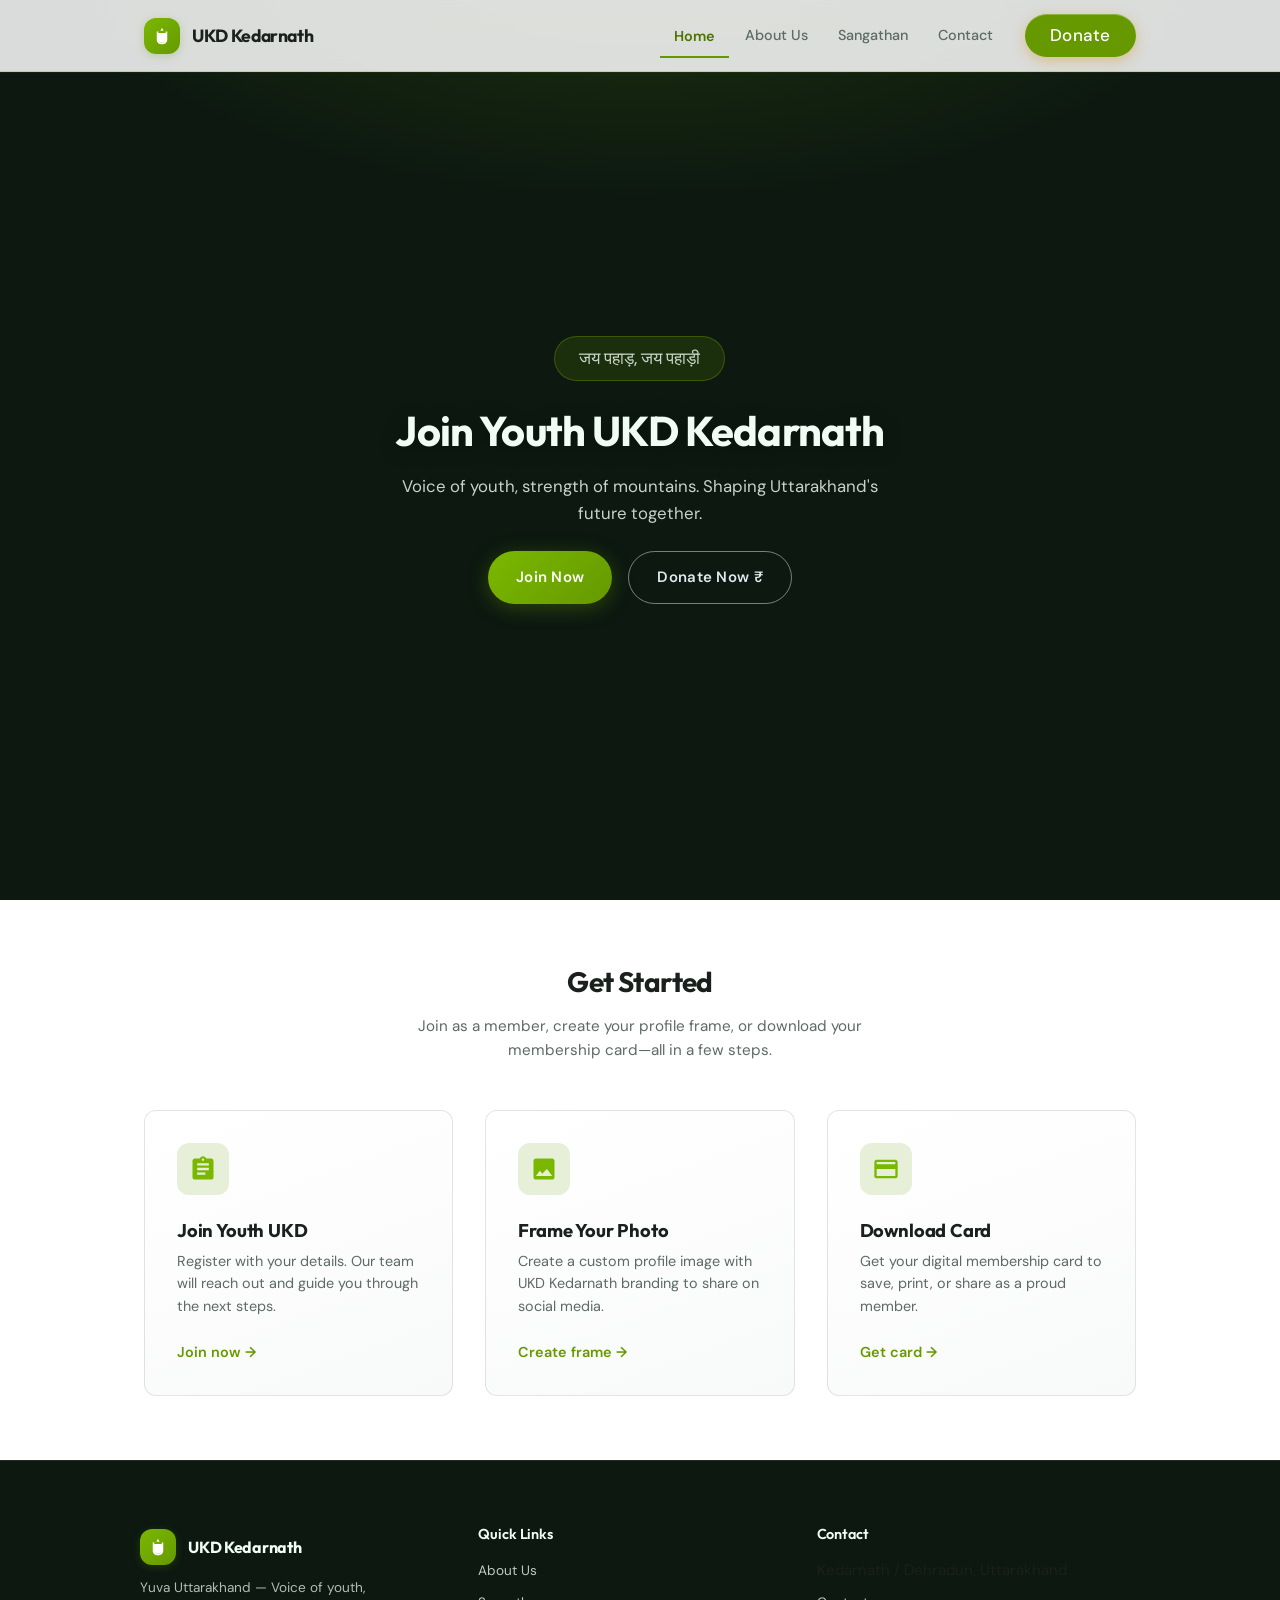
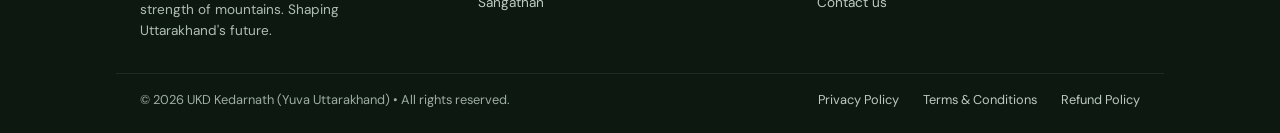
==== index.html @ b4702728 "ukd project Made-with: Cursor" ====
<!DOCTYPE html>
<html lang="en">
<head>
  <meta charset="UTF-8">
  <meta name="viewport" content="width=device-width, initial-scale=1.0">
  <title>UKD Kedarnath | Yuva Uttarakhand - Voice of Youth, Strength of Mountains</title>
  <link rel="stylesheet" href="css/style.css">
</head>
<body>
  <svg xmlns="http://www.w3.org/2000/svg" style="position:absolute;width:0;height:0;overflow:hidden" aria-hidden="true">
    <symbol id="logo-u" viewBox="0 0 24 24" fill="currentColor" fill-rule="evenodd"><path d="M12 1l2.2 4.2L12 4.8 9.8 5.2 12 1z"/><path d="M5 6v11c0 4.2 3.5 6 7 6s7-1.8 7-6V6h-2v11c0 2.6-2 4-5 4s-5-1.4-5-4V6H5zm2 2h10v9c0 2.4-1.8 3.6-5 3.6S7 19.4 7 17V8z"/></symbol>
    <symbol id="phone" viewBox="0 0 24 24" fill="currentColor"><path d="M6.62 10.79c1.44 2.83 3.76 5.14 6.59 6.59l2.2-2.2c.27-.27.67-.36 1.02-.24 1.12.37 2.33.57 3.57.57.55 0 1 .45 1 1V20c0 .55-.45 1-1 1-9.39 0-17-7.61-17-17 0-.55.45-1 1-1h3.5c.55 0 1 .45 1 1 0 1.25.2 2.45.57 3.57.11.35.03.74-.25 1.02l-2.2 2.2z"/></symbol>
    <symbol id="mountain" viewBox="0 0 24 24" fill="currentColor"><path d="M14 2L2 22h20L14 2zm-1.5 16.5L12 17l-.5 1.5h-2L11 14l2.5 4.5h-1zm2.5-3.5l-1.5 3h-2l3-5 1.5 2z"/><path d="M12 6l4 10h-2.5L12 12l-1.5 4H8L12 6z"/></symbol>
    <symbol id="handshake" viewBox="0 0 24 24" fill="currentColor"><path d="M11.56 4.5c.34 0 .63.18.78.44l.94 1.57.47-.78c.2-.33.55-.53.94-.53.58 0 1.05.47 1.05 1.05 0 .24-.08.46-.22.64l-2.35 3.92h2.82l2.35-3.92c.14-.18.22-.4.22-.64 0-.58-.47-1.05-1.05-1.05-.39 0-.74.2-.94.53l-.47.78.94 1.57c.15.26.44.44.78.44.27 0 .52-.12.69-.32l3.5-4.99c.25-.36.08-.87-.36-.87h-2.1l-1.5 2.25-1.5-2.25H2.86c-.44 0-.61.51-.36.87l3.5 4.99c.17.2.42.32.69.32.34 0 .63-.18.78-.44l.94-1.57-.47-.78c-.2-.33-.55-.53-.94-.53-.58 0-1.05.47-1.05 1.05 0 .24.08.46.22.64l2.35 3.92h2.82l-2.35-3.92c-.14-.18-.22-.4-.22-.64 0-.58.47-1.05 1.05-1.05.39 0 .74.2.94.53l.47.78-.94-1.57c-.15-.26-.44-.44-.78-.44-.27 0-.52.12-.69.32l-3.5 4.99c-.25.36-.08.87.36.87h2.1l1.5-2.25 1.5 2.25h4.28l1.5-2.25 1.5 2.25h2.1c.44 0 .61-.51.36-.87l-3.5-4.99c-.17-.2-.42-.32-.69-.32z"/></symbol>
    <symbol id="star" viewBox="0 0 24 24" fill="currentColor"><path d="M12 2l3.09 6.26L22 9.27l-5 4.87 1.18 6.88L12 17.77l-6.18 3.25L7 14.14 2 9.27l6.91-1.01L12 2z"/></symbol>
    <symbol id="clipboard" viewBox="0 0 24 24" fill="currentColor"><path d="M19 3h-4.18C14.4 1.84 13.3 1 12 1c-1.3 0-2.4.84-2.82 2H5c-1.1 0-2 .9-2 2v14c0 1.1.9 2 2 2h14c1.1 0 2-.9 2-2V5c0-1.1-.9-2-2-2zm-7 0c.55 0 1 .45 1 1s-.45 1-1 1-1-.45-1-1 .45-1 1-1zm2 14H7v-2h7v2zm3-4H7v-2h10v2zm0-4H7V7h10v2z"/></symbol>
    <symbol id="frame" viewBox="0 0 24 24" fill="currentColor"><path d="M21 19V5c0-1.1-.9-2-2-2H5c-1.1 0-2 .9-2 2v14c0 1.1.9 2 2 2h14c1.1 0 2-.9 2-2zM8.5 13.5l2 2.51L14.5 12l4.5 6H5l3.5-4.5z"/></symbol>
    <symbol id="card" viewBox="0 0 24 24" fill="currentColor"><path d="M20 4H4c-1.11 0-1.99.89-1.99 2L2 18c0 1.11.89 2 2 2h16c1.11 0 2-.89 2-2V6c0-1.11-.89-2-2-2zm0 14H4v-6h16v6zm0-10H4V6h16v2z"/></symbol>
    <symbol id="target" viewBox="0 0 24 24" fill="currentColor"><path d="M12 2C6.48 2 2 6.48 2 12s4.48 10 10 10 10-4.48 10-10S17.52 2 12 2zm0 18c-4.42 0-8-3.58-8-8s3.58-8 8-8 8 3.58 8 8-3.58 8-8 8zm0-14c-3.31 0-6 2.69-6 6s2.69 6 6 6 6-2.69 6-6-2.69-6-6-6zm0 10c-2.21 0-4-1.79-4-4s1.79-4 4-4 4 1.79 4 4-1.79 4-4 4zm0-6c-1.1 0-2 .9-2 2s.9 2 2 2 2-.9 2-2-.9-2-2-2z"/></symbol>
    <symbol id="vision" viewBox="0 0 24 24" fill="currentColor"><path d="M7 2v11h3v9l7-12h-4l4-8z"/></symbol>
    <symbol id="building" viewBox="0 0 24 24" fill="currentColor"><path d="M12 7V3H2v18h20V7H12zM6 19H4v-2h2v2zm0-4H4v-2h2v2zm0-4H4V9h2v2zm0-4H4V5h2v2zm4 12H8v-2h2v2zm0-4H8v-2h2v2zm0-4H8V9h2v2zm0-4H8V5h2v2zm10 12h-8v-2h2v-2h-2v-2h2v-2h-2V9h8v10zm-2-8h-2v2h2v-2zm0 4h-2v2h2v-2z"/></symbol>
    <symbol id="map-pin" viewBox="0 0 24 24" fill="currentColor"><path d="M12 2C8.13 2 5 5.13 5 9c0 5.25 7 13 7 13s7-7.75 7-13c0-3.87-3.13-7-7-7zm0 9.5c-1.38 0-2.5-1.12-2.5-2.5s1.12-2.5 2.5-2.5 2.5 1.12 2.5 2.5-1.12 2.5-2.5 2.5z"/></symbol>
    <symbol id="homes" viewBox="0 0 24 24" fill="currentColor"><path d="M10 20v-6h4v6h5v-8h3L12 3 2 12h3v8h5z"/></symbol>
    <symbol id="menu" viewBox="0 0 24 24" fill="currentColor"><path d="M3 18h18v-2H3v2zm0-5h18v-2H3v2zm0-7v2h18V6H3z"/></symbol>
  </svg>
  <a href="#main-content" class="skip-link">Skip to main content</a>
  <header class="header" id="header">
    <div class="container">
      <a href="index.html" class="logo">
        <span class="logo-icon" aria-hidden="true"><svg class="icon" viewBox="0 0 24 24"><use href="#logo-u"/></svg></span>
        <span>UKD Kedarnath</span>
      </a>
      <nav class="nav-desktop" id="nav">
        <a href="index.html" class="active">Home</a>
        <a href="about.html">About Us</a>
        <a href="sangathan.html">Sangathan</a>
        <a href="contact.html">Contact</a>
        <a href="donate.html" class="btn btn-gold">Donate</a>
      </nav>
      <button class="nav-toggle" id="navToggle" aria-label="Menu">
        <span></span><span></span><span></span>
      </button>
    </div>
  </header>

  <main id="main-content" tabindex="-1">
    <section class="hero">
      <div class="hero-content">
        <p class="hero-badge">जय पहाड़, जय पहाड़ी</p>
        <h1>Join Youth UKD Kedarnath</h1>
        <p>Voice of youth, strength of mountains. Shaping Uttarakhand's future together.</p>
        <div class="hero-buttons">
          <a href="join.html" class="btn btn-primary">Join Now</a>
          <a href="donate.html" class="btn btn-outline">Donate Now ₹</a>
        </div>
      </div>
    </section>

    <section class="section get-started-section" id="get-started">
      <div class="container">
        <div class="get-started-header">
          <h2 class="get-started-title">Get Started</h2>
          <p class="get-started-desc">Join as a member, create your profile frame, or download your membership card—all in a few steps.</p>
        </div>
        <div class="get-started-grid">
          <a href="join.html" class="get-started-card">
            <span class="get-started-card-icon" aria-hidden="true"><svg class="icon" viewBox="0 0 24 24"><use href="#clipboard"/></svg></span>
            <h3>Join Youth UKD</h3>
            <p>Register with your details. Our team will reach out and guide you through the next steps.</p>
            <span class="get-started-card-cta">Join now <span aria-hidden="true">→</span></span>
          </a>
          <a href="frame-photo.html" class="get-started-card">
            <span class="get-started-card-icon" aria-hidden="true"><svg class="icon" viewBox="0 0 24 24"><use href="#frame"/></svg></span>
            <h3>Frame Your Photo</h3>
            <p>Create a custom profile image with UKD Kedarnath branding to share on social media.</p>
            <span class="get-started-card-cta">Create frame <span aria-hidden="true">→</span></span>
          </a>
          <a href="download-card.html" class="get-started-card">
            <span class="get-started-card-icon" aria-hidden="true"><svg class="icon" viewBox="0 0 24 24"><use href="#card"/></svg></span>
            <h3>Download Card</h3>
            <p>Get your digital membership card to save, print, or share as a proud member.</p>
            <span class="get-started-card-cta">Get card <span aria-hidden="true">→</span></span>
          </a>
        </div>
      </div>
    </section>
  </main>

  <footer class="footer">
    <div class="footer-grid">
      <div class="footer-brand">
        <div class="logo"><span class="logo-icon" aria-hidden="true"><svg class="icon" viewBox="0 0 24 24"><use href="#logo-u"/></svg></span> UKD Kedarnath</div>
        <p>Yuva Uttarakhand — Voice of youth, strength of mountains. Shaping Uttarakhand's future.</p>
      </div>
      <div>
        <h4>Quick Links</h4>
        <ul>
          <li><a href="about.html">About Us</a></li>
          <li><a href="sangathan.html">Sangathan</a></li>
        </ul>
      </div>
      <div>
        <h4>Contact</h4>
        <ul>
          <li>Kedarnath / Dehradun, Uttarakhand</li>
          <li><a href="contact.html">Contact us</a></li>
        </ul>
      </div>
    </div>
    <div class="footer-bottom">
      <p>© 2026 UKD Kedarnath (Yuva Uttarakhand) • All rights reserved.</p>
      <div class="footer-links">
        <a href="privacy.html">Privacy Policy</a>
        <a href="terms.html">Terms & Conditions</a>
        <a href="refund.html">Refund Policy</a>
      </div>
    </div>
  </footer>

  <script src="js/main.js"></script>
</body>
</html>
---- css/style.css ----
/* ============================================
   UKD Kedarnath - Modern Design System
   ============================================ */
@import url('https://fonts.googleapis.com/css2?family=Outfit:wght@300;400;500;600;700;800&family=DM+Sans:ital,wght@0,400;0,500;0,600;0,700;1,400&family=Noto+Sans+Devanagari:wght@400;500;600;700&display=swap');

:root {
  /* ========== ADJUSTABLE – change these to customize the whole site ========== */

  /* Header: size on ALL pages (hero, form-page, page-hero, mobile nav) */
  --header-height: 72px;

  /* Spacing scale – margins & padding across the site */
  --space-xs: 8px;
  --space-sm: 16px;
  --space-md: 24px;
  --space-lg: 32px;
  --space-xl: 48px;
  --space-2xl: 64px;
  --space-3xl: 96px;
  /* Box gap – same gap between cards, grid items, form groups */
  --box-gap: 15px;

  /* Section container: 85% width on all pages */
  --container-width: 85%;
  --container-max: 1400px;
  --section-title-max: 560px;
  --section-content-max: 480px;
  --form-card-max: 560px;
  --contact-layout-max: 85%;
  --donate-container-max: 85%;
  --frame-photo-container-max: 85%;
  --frame-preview-max: 300px;
  --preview-area-max: 320px;
  --footer-brand-max: 260px;
  --page-hero-desc-max: 360px;
  --page-hero-min-height: 36vh;
  --page-hero-padding-y: var(--space-2xl);
  --contact-hero-desc-max: 420px;
  --input-custom-amount-max: 160px;
  /* About page – fully adjustable (change these to tune the whole page) */
  --about-hero-desc-size: 1rem;
  --about-section-padding-y: var(--space-2xl);
  --about-section-padding-x: 0;
  --about-layout-gap: var(--space-xl);
  --about-layout-max: var(--container-max);
  --about-intro-heading-size: var(--heading-section);
  --about-intro-text-max: 520px;
  --about-intro-text-size: var(--text-base);
  --about-intro-inner-margin: var(--space-xl);
  --about-cards-gap: var(--space-md);
  --about-cards-margin-top: var(--space-xl);
  --about-cards-margin-bottom: 0;
  --about-card-min-width: 260px;
  --about-card-padding: var(--space-xl);
  --about-card-radius: var(--radius-lg);
  --about-card-icon-size: 52px;
  --about-card-icon-bg: var(--color-accent-muted);
  --about-card-title-size: 1.15rem;
  --about-card-text-size: 0.9rem;
  --about-card-hover-lift: -6px;
  --about-focus-margin-top: var(--space-2xl);
  --about-focus-padding-top: var(--space-xl);
  --about-focus-border: 1px solid var(--color-border);
  --about-focus-title-size: 1.15rem;
  --about-focus-text-size: 0.95rem;
  --about-focus-list-gap: var(--space-sm);
  --about-focus-marker-size: 6px;
  --about-story-box-padding: var(--space-xl);
  --about-story-box-radius: var(--radius-lg);
  --about-story-box-border: 1px solid var(--color-border);
  --about-story-accent-width: 4px;
  --about-story-title-size: 1.15rem;
  --about-story-text-size: 0.9rem;
  --about-story-text-line: 1.65;
  --about-cta-bg: linear-gradient(180deg, var(--color-bg) 0%, rgba(102, 153, 0, 0.06) 100%);
  --about-cta-padding-y: var(--space-2xl);
  --about-cta-inner-max: 480px;
  --about-cta-gap: var(--space-md);
  --about-cta-title-size: clamp(1.35rem, 2.5vw, 1.75rem);
  --about-cta-text-size: 0.95rem;
  --about-cta-btn-margin-top: var(--space-md);
  --about-sidebar-width: 360px;
  --about-intro-bg: transparent;
  --about-content-max: 800px;
  --about-focus-section-bg: var(--color-surface);
  --about-hero-min-height: 42vh; /* about hero min-height (clamped 280px–420px) */
  --about-hero-padding-y: var(--space-3xl);

  /* Sangathan – District Units (adjustable) */
  --chart-district-block-margin: var(--space-2xl);
  --chart-district-block-padding: var(--space-xl);
  --chart-district-grid-gap: var(--space-sm);
  --chart-district-grid-max: 100%;
  --chart-district-unit-radius: var(--radius-lg);
  --chart-district-summary-padding: var(--space-md) var(--space-lg);
  --chart-district-summary-font: 1.05rem;
  --chart-district-en-font: 0.85rem;
  --chart-district-roles-padding: var(--space-md) var(--space-lg) var(--space-lg);
  --chart-district-row-padding: var(--space-sm) 0;
  --chart-district-role-font: 0.82rem;
  --chart-district-role-min-width: 140px;
  --chart-district-name-font: 0.92rem;
  /* District Units popup */
  --district-modal-backdrop: rgba(12, 24, 16, 0.65);
  --district-modal-dialog-max: 440px;
  --district-modal-radius: 16px;
  --district-modal-close-size: 40px;
  --district-modal-shadow: 0 24px 56px rgba(0, 0, 0, 0.18), 0 0 0 1px rgba(0, 0, 0, 0.04);
  --district-modal-accent: 4px;

  /* Logo & icons */
  --logo-size: 36px;
  --logo-icon-size: 18px;
  --icon-size: 24px;
  --icon-size-sm: 18px;
  --card-icon-size: 48px;
  --card-icon-inner: 24px;

  /* Typography – base sizes (headings use clamp where needed) */
  --text-base: 0.9375rem;
  --text-sm: 0.9rem;
  --text-xs: 0.85rem;
  --heading-hero: 2.25rem;
  --heading-page: 1.75rem;
  --heading-section: 1.65rem;
  --heading-card: 1.1rem;
  --heading-form: 1.25rem;

  /* Colors - Light theme (#669900 accent) */
  --color-bg: #f2f5f3;
  --color-surface: #ffffff;
  --color-surface-elevated: #ffffff;
  --color-border: rgba(0, 0, 0, 0.1);
  --color-text: #1a211c;
  --color-text-muted: #5c6b63;
  --color-accent: #669900;
  --color-accent-hover: #7ab800;
  --color-accent-strong: #4d7300;
  --color-accent-muted: rgba(102, 153, 0, 0.15);
  --color-gold: #ca8a04;
  --color-gold-hover: #eab308;
  --color-gold-muted: rgba(234, 179, 8, 0.2);
  --color-saffron: #d97706;
  --color-white: #ffffff;
  --color-hover-bg: rgba(0, 0, 0, 0.06);
  /* Hero section: dark attractive theme (home hero + all page-hero) */
  --hero-bg: #0c1810;
  --gradient-hero: linear-gradient(165deg, #0c1810 0%, #0f2318 25%, #122a1c 50%, #0f1f16 100%);
  --hero-overlay: linear-gradient(180deg, rgba(12, 24, 16, 0.92) 0%, rgba(12, 24, 16, 0.97) 100%);
  --hero-accent-glow: radial-gradient(ellipse 90% 60% at 50% -10%, rgba(102, 153, 0, 0.22) 0%, transparent 55%);

  --banner-overlay: linear-gradient(180deg, rgba(12, 24, 16, 0.85) 0%, rgba(12, 24, 16, 0.95) 100%);
  --gradient-card: linear-gradient(160deg, #ffffff 0%, #f8faf9 100%);
  --gradient-accent: linear-gradient(135deg, #7ab800 0%, #669900 100%);
  --shadow-sm: 0 2px 8px rgba(0, 0, 0, 0.08);
  --shadow-md: 0 8px 24px rgba(0, 0, 0, 0.1);
  --shadow-lg: 0 16px 48px rgba(0, 0, 0, 0.12);
  /* Same border radius for cards, buttons, inputs, boxes */
  --radius: 12px;
  --radius-sm: var(--radius);
  --radius-md: var(--radius);
  --radius-lg: var(--radius);
  --radius-xl: var(--radius);
  /* All buttons use the same radius (pill shape) */
  --btn-radius: 100px;
  /* Button size – vertical and horizontal padding */
  --btn-padding-y: 14px;
  --btn-padding-x: 28px;
  /* Header Donate button – larger, same on all pages */
  --header-donate-padding-y: 14px;
  --header-donate-padding-x: 28px;
  --header-donate-font-size: 1.0625rem;
  --font-heading: 'Outfit', sans-serif;
  --font-body: 'DM Sans', sans-serif;
  --transition: 0.3s cubic-bezier(0.33, 1, 0.68, 1);
  --ease-out: cubic-bezier(0.33, 1, 0.68, 1);
}

* {
  margin: 0;
  padding: 0;
  box-sizing: border-box;
}

html {
  scroll-behavior: smooth;
}

body {
  font-family: var(--font-body);
  font-size: var(--text-base);
  background: var(--color-bg);
  color: var(--color-text);
  line-height: 1.55;
  min-height: 100vh;
  overflow-x: hidden;
  -webkit-font-smoothing: antialiased;
}

/* Typography – smaller, cleaner */
h1, h2, h3, h4, h5, h6 {
  font-family: var(--font-heading);
  font-weight: 700;
  line-height: 1.25;
}

h1 { font-size: clamp(1.65rem, 4vw, 2.6rem); }
h2 { font-size: clamp(1.35rem, 2.5vw, 1.85rem); }
h3 { font-size: clamp(1.1rem, 1.8vw, 1.3rem); }

a {
  color: var(--color-accent);
  text-decoration: none;
  transition: color var(--transition);
}

a:hover {
  color: var(--color-accent-hover);
}

/* Layout – section container 85% width on all pages */
.container {
  width: var(--container-width);
  max-width: var(--container-max);
  margin: 0 auto;
  padding: 0 var(--space-xl);
}

@media (max-width: 768px) {
  .container {
    padding: 0 var(--space-md);
  }
}

.section {
  padding: var(--space-2xl) 0;
  margin: 0 auto;
}

@media (max-width: 768px) {
  .section {
    padding: var(--space-xl) 0;
  }
}

.section-title {
  text-align: center;
  margin-bottom: var(--space-lg);
  max-width: var(--section-title-max);
  margin-left: auto;
  margin-right: auto;
}

.section-title h2 {
  color: var(--color-text);
  margin-bottom: var(--space-xs);
  letter-spacing: -0.02em;
  font-size: clamp(1.25rem, 2.2vw, 1.65rem);
}

.section-title p {
  color: var(--color-text-muted);
  font-size: 0.9rem;
  line-height: 1.55;
  max-width: var(--section-content-max);
  margin: 0 auto;
}

/* ========== Header & Navigation (adjustable via --header-height) ========== */
.header {
  position: fixed;
  top: 0;
  left: 0;
  right: 0;
  z-index: 1000;
  min-height: var(--header-height);
  display: flex;
  align-items: center;
  padding: 0;
  background: rgba(255, 255, 255, 0.85);
  backdrop-filter: blur(12px);
  -webkit-backdrop-filter: blur(12px);
  border-bottom: 1px solid var(--color-border);
  box-shadow: 0 1px 0 rgba(102, 153, 0, 0.08);
  transition: background var(--transition), box-shadow var(--transition), border-color var(--transition);
}

.header.scrolled {
  background: rgba(255, 255, 255, 0.96);
  box-shadow: 0 4px 20px rgba(0, 0, 0, 0.06), 0 3px 0 var(--color-accent);
  border-bottom: none;
}

.header .container {
  display: flex;
  align-items: center;
  justify-content: space-between;
  gap: var(--space-md);
  width: var(--container-width);
  max-width: var(--container-max);
}

.logo {
  display: flex;
  align-items: center;
  gap: 12px;
  font-family: var(--font-heading);
  font-weight: 700;
  font-size: 1.1rem;
  letter-spacing: -0.02em;
  color: var(--color-text);
  flex-shrink: 0;
  padding: 4px 0;
}

.logo:hover {
  color: var(--color-accent-strong);
}

.logo-icon {
  width: var(--logo-size);
  height: var(--logo-size);
  min-width: var(--logo-size);
  min-height: var(--logo-size);
  background: var(--gradient-accent);
  border-radius: var(--radius-sm);
  display: flex;
  align-items: center;
  justify-content: center;
  font-weight: 700;
  color: var(--color-white);
  font-size: 1rem;
  box-shadow: 0 2px 8px rgba(102, 153, 0, 0.25);
}
.logo-icon .icon { width: var(--logo-icon-size); height: var(--logo-icon-size); fill: currentColor; }

/* Inline SVG icons */
.icon {
  display: inline-block;
  fill: currentColor;
  vertical-align: middle;
  flex-shrink: 0;
  width: var(--icon-size);
  height: var(--icon-size);
}
.icon--sm { width: var(--icon-size-sm); height: var(--icon-size-sm); }
.card-icon .icon { width: 28px; height: 28px; }
.nav-toggle .icon { width: var(--icon-size); height: var(--icon-size); color: inherit; }
.contact-note .icon { width: 18px; height: 18px; margin-right: 4px; vertical-align: -3px; }
.footer a .icon { width: 16px; height: 16px; margin-right: 4px; vertical-align: -2px; }
.btn .icon { width: 18px; height: 18px; margin-right: 6px; }
.btn .icon:last-child { margin-right: 0; margin-left: 6px; }
.btn .icon:only-child { margin: 0; }

.nav-desktop {
  display: flex;
  align-items: center;
  gap: 2px;
}

.nav-desktop a {
  color: var(--color-text-muted);
  padding: 10px 14px;
  border-radius: var(--radius-sm);
  font-weight: 500;
  font-size: 0.9rem;
  transition: color var(--transition), background var(--transition);
}

.nav-desktop a:hover {
  color: var(--color-text);
  background: var(--color-hover-bg);
}

.nav-desktop a.active {
  color: var(--color-accent-strong);
  font-weight: 600;
  border-bottom: 2px solid var(--color-accent);
  border-radius: 0;
  padding-bottom: 8px;
  margin-bottom: -2px;
}

/* Header Donate button – same on all pages, larger and more prominent */
.nav-desktop a.btn-gold,
.header .nav-desktop a.btn-gold {
  padding: 8px 25px;
  font-size: var(--header-donate-font-size);
  font-weight: 500;
  margin-left: var(--space-sm);
  min-height: 40px;
  display: inline-flex;
  align-items: center;
  justify-content: center;
  border-radius: 100px;
  background: #669900;
  border: 0;
  color: #ffffff;
  letter-spacing: 0.03em;
  }
.nav-desktop a.btn-gold:hover,
.header .nav-desktop a.btn-gold:hover {
  background: #669900;
  color: #ffffff;
  transform: translateY(-2px);
  
}

.nav-desktop .btn {
  padding: var(--header-donate-padding-y) var(--header-donate-padding-x);
  font-size: var(--header-donate-font-size);
  margin-left: var(--space-sm);
}

.btn {
  display: inline-flex;
  align-items: center;
  justify-content: center;
  gap: 8px;
  padding: var(--btn-padding-y) var(--btn-padding-x);
  font-family: var(--font-body);
  font-weight: 600;
  font-size: 0.9375rem;
  letter-spacing: 0.02em;
  border-radius: var(--btn-radius);
  border: none;
  cursor: pointer;
  transition: transform var(--transition), background var(--transition), color var(--transition), border-color var(--transition);
}

.btn:focus-visible {
  outline: 2px solid var(--color-accent);
  outline-offset: 2px;
}

.btn-primary {
  background: var(--gradient-accent);
  color: var(--color-white);
}

.btn-primary:hover {
  background: linear-gradient(135deg, #8fc926 0%, #7ab800 100%);
  color: var(--color-white);
  transform: translateY(-2px);
}

.btn-primary:active {
  transform: translateY(0);
}

.btn-outline {
  background: transparent;
  color: var(--color-accent);
  border: 2px solid var(--color-accent);
}

.btn-outline:hover {
  background: var(--color-accent-muted);
  color: var(--color-accent-hover);
  border-color: var(--color-accent-hover);
}

.btn-gold {
  background: linear-gradient(135deg, #eab308 0%, #ca8a04 50%, #a16207 100%);
  color: #1a1a0a;
  font-weight: 700;
  border-radius: 100px;
  border: 1px solid rgba(251, 191, 36, 0.5);
  box-shadow: 0 4px 14px rgba(202, 138, 4, 0.35), inset 0 1px 0 rgba(255, 255, 255, 0.25);
  letter-spacing: 0.02em;
}

.btn-gold:hover {
  background: linear-gradient(135deg, #fbbf24 0%, #eab308 50%, #ca8a04 100%);
  color: #1a1a0a;
  transform: translateY(-2px);
  box-shadow: 0 6px 20px rgba(202, 138, 4, 0.45), inset 0 1px 0 rgba(255, 255, 255, 0.3);
  border-color: rgba(251, 191, 36, 0.7);
}

.btn-gold:active {
  transform: translateY(0);
  box-shadow: 0 2px 8px rgba(202, 138, 4, 0.3), inset 0 1px 0 rgba(255, 255, 255, 0.2);
}

/* Mobile menu */
.nav-toggle {
  display: none;
  flex-direction: column;
  gap: 6px;
  background: none;
  border: none;
  cursor: pointer;
  padding: 8px;
}

.nav-toggle span {
  width: 24px;
  height: 2px;
  background: var(--color-text);
  border-radius: 2px;
  transition: var(--transition);
}

.nav-toggle.active span:nth-child(1) {
  transform: rotate(45deg) translate(5px, 5px);
}

.nav-toggle.active span:nth-child(2) {
  opacity: 0;
}

.nav-toggle.active span:nth-child(3) {
  transform: rotate(-45deg) translate(5px, -5px);
}

@media (max-width: 768px) {
  .nav-desktop {
    position: fixed;
    top: 0;
    right: -100%;
    width: min(320px, 85vw);
    height: 100vh;
    background: var(--color-surface);
    flex-direction: column;
    align-items: stretch;
    padding: calc(var(--header-height) + 16px) 20px 24px;
    box-shadow: -8px 0 32px rgba(0, 0, 0, 0.15);
    transition: right var(--transition);
  }

  .nav-desktop.open {
    right: 0;
  }

  .nav-desktop a {
    padding: var(--space-sm) var(--space-sm);
    border-radius: var(--radius-sm);
  }

  .nav-desktop a.btn-gold {
    margin-left: 0;
    margin-top: var(--space-sm);
    justify-content: center;
  }

  .nav-toggle {
    display: flex;
  }

  /* Slightly compact header on mobile */
  :root {
    --header-height: 64px;
  }
}

/* ========== Hero (banner section) – home ========== */
.hero {
  min-height: 100vh;
  display: flex;
  align-items: center;
  justify-content: center;
  position: relative;
  padding: calc(var(--header-height) + var(--space-2xl)) var(--space-xl) var(--space-3xl);
  background-color: var(--hero-bg);
  background-image: var(--banner-overlay), var(--banner-bg), var(--gradient-hero);
  background-size: cover;
  background-position: center;
  background-repeat: no-repeat;
  overflow: hidden;
}

@media (max-width: 768px) {
  .hero {
    padding: calc(var(--header-height) + var(--space-xl)) var(--space-md) var(--space-2xl);
  }
}

.hero::before {
  content: '';
  position: absolute;
  top: 0;
  left: 0;
  right: 0;
  bottom: 0;
  background: var(--hero-accent-glow);
  pointer-events: none;
  z-index: 0;
}

.hero-content {
  text-align: center;
  position: relative;
  z-index: 1;
}

.hero-badge {
  display: inline-flex;
  align-items: center;
  gap: var(--space-xs);
  padding: 8px var(--space-md);
  background: rgba(102, 153, 0, 0.18);
  border: 1px solid rgba(102, 153, 0, 0.4);
  border-radius: 100px;
  font-size: 0.85rem;
  font-weight: 500;
  color: #b8e066;
  margin-bottom: var(--space-sm);
  animation: fadeInUp 0.5s var(--ease-out) both;
}

.hero h1 {
  color: #f0fdf4;
  margin-bottom: var(--space-sm);
  letter-spacing: -0.02em;
  text-shadow: 0 2px 20px rgba(0, 0, 0, 0.3);
  animation: fadeInUp 0.5s var(--ease-out) 0.08s both;
}

.hero h1 span {
  background: linear-gradient(135deg, #b8e066 0%, #9fcc33 50%, #7ab800 100%);
  -webkit-background-clip: text;
  -webkit-text-fill-color: transparent;
  background-clip: text;
}

.hero p {
  font-size: 1.05rem;
  color: rgba(240, 253, 244, 0.82);
  max-width: var(--section-content-max);
  margin: 0 auto var(--space-md);
  line-height: 1.6;
  animation: fadeInUp 0.5s var(--ease-out) 0.15s both;
}

.hero-buttons {
  display: flex;
  flex-wrap: wrap;
  gap: var(--space-sm);
  justify-content: center;
  animation: fadeInUp 0.5s var(--ease-out) 0.2s both;
}

.hero-buttons .btn-primary {
  background: linear-gradient(135deg, #7ab800 0%, #669900 100%);
  color: #fff;
  border: none;
  box-shadow: 0 4px 20px rgba(102, 153, 0, 0.35);
}

.hero-buttons .btn-primary:hover {
  background: linear-gradient(135deg, #9fcc33 0%, #7ab800 100%);
  box-shadow: 0 6px 24px rgba(102, 153, 0, 0.45);
}

.hero-buttons .btn-outline {
  background: transparent;
  color: #e2e8f0;
  border: 1px solid rgba(226, 232, 240, 0.5);
}

.hero-buttons .btn-outline:hover {
  background: rgba(255, 255, 255, 0.1);
  color: #fff;
  border-color: rgba(255, 255, 255, 0.6);
}

@keyframes fadeInUp {
  from {
    opacity: 0;
    transform: translateY(14px);
  }
  to {
    opacity: 1;
    transform: translateY(0);
  }
}

/* ========== Cards ========== */
.card-grid {
  display: grid;
  grid-template-columns: repeat(auto-fill, minmax(280px, 1fr));
  gap: var(--box-gap);
}

@media (min-width: 900px) {
  .card-grid {
    gap: var(--box-gap);
  }
}

.card {
  background: var(--gradient-card);
  border: 1px solid var(--color-border);
  border-radius: var(--radius-lg);
  padding: var(--space-md);
  transition: transform var(--transition), box-shadow var(--transition), border-color var(--transition);
}

.card:hover {
  transform: translateY(-3px);
  box-shadow: var(--shadow-md);
  border-color: rgba(102, 153, 0, 0.18);
}

.card-icon {
  width: var(--card-icon-size);
  height: var(--card-icon-size);
  background: var(--color-accent-muted);
  border-radius: var(--radius-sm);
  display: flex;
  align-items: center;
  justify-content: center;
  margin-bottom: var(--space-sm);
  color: var(--color-accent-hover);
}
.card-icon .icon { width: var(--card-icon-inner); height: var(--card-icon-inner); }

.card h3 {
  color: var(--color-text);
  margin-bottom: var(--space-xs);
  letter-spacing: -0.01em;
  font-size: 1.1rem;
}

.card p {
  color: var(--color-text-muted);
  font-size: 0.875rem;
  line-height: 1.55;
}

/* ========== Get Started section (home) ========== */
.get-started-section {
  background: var(--color-surface);
  padding: var(--space-2xl) 0;
}

.get-started-header {
  text-align: center;
  margin-bottom: var(--space-xl);
  max-width: 520px;
  margin-left: auto;
  margin-right: auto;
}

.get-started-title {
  font-size: clamp(1.35rem, 2.5vw, 1.75rem);
  color: var(--color-text);
  letter-spacing: -0.02em;
  margin-bottom: var(--space-sm);
}

.get-started-desc {
  font-size: 0.95rem;
  color: var(--color-text-muted);
  line-height: 1.55;
  margin: 0;
}

.get-started-grid {
  display: grid;
  grid-template-columns: repeat(auto-fit, minmax(280px, 1fr));
  gap: var(--space-lg);
  align-items: stretch;
}

.get-started-card {
  display: flex;
  flex-direction: column;
  background: var(--gradient-card);
  border: 1px solid var(--color-border);
  border-radius: var(--radius-lg);
  padding: var(--space-lg);
  text-decoration: none;
  color: inherit;
  transition: transform var(--transition), box-shadow var(--transition), border-color var(--transition);
}

.get-started-card:hover {
  transform: translateY(-4px);
  box-shadow: var(--shadow-md);
  border-color: rgba(102, 153, 0, 0.25);
  color: inherit;
}

.get-started-card-icon {
  width: 52px;
  height: 52px;
  border-radius: var(--radius-sm);
  background: var(--color-accent-muted);
  color: var(--color-accent-hover);
  display: flex;
  align-items: center;
  justify-content: center;
  margin-bottom: var(--space-md);
}

.get-started-card-icon .icon {
  width: 28px;
  height: 28px;
}

.get-started-card h3 {
  font-size: 1.15rem;
  color: var(--color-text);
  margin-bottom: var(--space-xs);
  letter-spacing: -0.01em;
}

.get-started-card p {
  font-size: 0.9rem;
  color: var(--color-text-muted);
  line-height: 1.55;
  margin-bottom: var(--space-md);
  flex-grow: 1;
}

.get-started-card-cta {
  font-size: 0.9rem;
  font-weight: 600;
  color: var(--color-accent);
  display: inline-flex;
  align-items: center;
  gap: 4px;
  transition: color var(--transition), gap var(--transition);
}

.get-started-card:hover .get-started-card-cta {
  color: var(--color-accent-hover);
  gap: 8px;
}

@media (max-width: 768px) {
  .get-started-section {
    padding: var(--space-xl) 0;
  }
  .get-started-grid {
    gap: var(--space-md);
  }
}

/* ========== About page – design, flow, all sections adjustable via variables ========== */
.about-page .page-hero p {
  font-size: var(--about-hero-desc-size);
  max-width: var(--page-hero-desc-max);
  margin-left: auto;
  margin-right: auto;
}

/* About hero – taller section, centered content, improved typography */
.about-page .about-hero {
  min-height: clamp(280px, var(--about-hero-min-height), 420px);
  display: flex;
  flex-direction: column;
  align-items: center;
  justify-content: center;
  padding-top: calc(var(--header-height) + var(--about-hero-padding-y));
  padding-bottom: var(--about-hero-padding-y);
  padding-left: var(--space-xl);
  padding-right: var(--space-xl);
}

.about-page .about-hero .about-hero-badge {
  margin-bottom: var(--space-md);
}
.about-page .about-hero h1 {
  font-size: clamp(1.75rem, 4vw, 2.5rem);
  margin-bottom: var(--space-md);
}
.about-page .about-hero .about-hero-desc {
  font-size: 1.05rem;
  max-width: 420px;
  margin-bottom: var(--space-sm) !important;
}
.about-page .about-hero .about-hero-tagline {
  margin-top: var(--space-xs) !important;
}

.about-hero-badge {
  display: inline-block;
  font-size: 0.9rem;
  font-weight: 500;
  color: rgba(255, 255, 255, 0.95);
  background: rgba(102, 153, 0, 0.28);
  border: 1px solid rgba(102, 153, 0, 0.5);
  padding: 8px var(--space-lg);
  border-radius: 100px;
  letter-spacing: 0.02em;
}
.about-hero-desc {
  margin-bottom: var(--space-xs) !important;
}
.about-hero-tagline {
  font-size: 0.95rem !important;
  color: rgba(255, 255, 255, 0.8) !important;
  margin: 0 auto !important;
  max-width: 380px;
}

@media (max-width: 768px) {
  .about-page .about-hero {
    min-height: clamp(260px, 38vh, 320px);
    padding-top: calc(var(--header-height) + var(--space-2xl));
    padding-bottom: var(--space-2xl);
    padding-left: var(--space-md);
    padding-right: var(--space-md);
  }
  .about-page .about-hero h1 {
    font-size: clamp(1.5rem, 5vw, 2rem);
  }
}

/* About page – section container (narrower, readable content width) */
.about-page .container--about {
  max-width: var(--about-content-max);
  margin-left: auto;
  margin-right: auto;
  padding-left: var(--space-xl);
  padding-right: var(--space-xl);
}

@media (max-width: 768px) {
  .about-page .container--about {
    padding-left: var(--space-md);
    padding-right: var(--space-md);
  }
}

.about-page .about-intro {
  padding: var(--about-section-padding-y) var(--about-section-padding-x);
  background: var(--about-intro-bg);
}

.about-content {
  width: 100%;
  max-width: var(--about-content-max);
  margin: 0 auto;
}

.about-page .about-intro-inner {
  margin-bottom: var(--about-intro-inner-margin);
}

.about-intro-heading {
  font-size: var(--about-intro-heading-size);
  color: var(--color-text);
  margin-bottom: var(--space-sm);
  letter-spacing: -0.02em;
}

.about-page .about-intro-text {
  max-width: var(--about-intro-text-max);
  font-size: var(--about-intro-text-size);
  line-height: 1.65;
  color: var(--color-text-muted);
  margin: 0;
}
.about-page .about-intro-text strong {
  color: var(--color-text);
}

/* Mission/Vision cards */
.about-page .about-cards {
  display: grid;
  grid-template-columns: repeat(auto-fit, minmax(var(--about-card-min-width), 1fr));
  gap: var(--about-cards-gap);
  margin-top: var(--about-cards-margin-top);
  margin-bottom: 0;
}

.about-page .about-card {
  background: var(--color-surface);
  border: 1px solid var(--color-border);
  border-radius: var(--about-card-radius);
  padding: var(--about-card-padding);
  text-align: center;
  box-shadow: var(--shadow-sm);
  transition: transform var(--transition), box-shadow var(--transition), border-color var(--transition);
}

.about-page .about-card:hover {
  transform: translateY(var(--about-card-hover-lift));
  box-shadow: var(--shadow-md);
  border-color: rgba(102, 153, 0, 0.2);
}

.about-page .about-card-icon {
  display: inline-flex;
  align-items: center;
  justify-content: center;
  width: var(--about-card-icon-size);
  height: var(--about-card-icon-size);
  background: var(--about-card-icon-bg);
  color: var(--color-accent);
  border-radius: var(--radius);
  margin-bottom: var(--space-md);
}

.about-page .about-card-icon .icon {
  width: calc(var(--about-card-icon-size) * 0.5);
  height: calc(var(--about-card-icon-size) * 0.5);
}

.about-page .about-card h3 {
  color: var(--color-text);
  font-size: var(--about-card-title-size);
  margin-bottom: var(--space-xs);
  letter-spacing: -0.01em;
}

.about-page .about-card p {
  color: var(--color-text-muted);
  font-size: var(--about-card-text-size);
  line-height: 1.55;
  margin: 0;
}

/* What We Do – dedicated section with background */
.about-focus-section {
  background: var(--about-focus-section-bg);
  padding: var(--space-2xl) 0;
  border-top: 1px solid var(--color-border);
}

.about-content--focus {
  max-width: var(--about-content-max);
}

.about-page .about-focus-heading {
  color: var(--color-text);
  font-size: clamp(1.15rem, 2vw, 1.4rem);
  margin-bottom: var(--space-lg);
  letter-spacing: -0.02em;
  font-weight: 700;
}

.about-page .about-focus-list {
  list-style: none;
  color: var(--color-text-muted);
  font-size: var(--about-focus-text-size);
  line-height: 1.7;
  margin: 0;
  padding: 0;
}

.about-page .about-focus-list li {
  margin-bottom: var(--space-md);
  padding-left: var(--space-lg);
  position: relative;
}

.about-page .about-focus-list li:last-child {
  margin-bottom: 0;
}

.about-page .about-focus-list li::before {
  content: '';
  position: absolute;
  left: 0;
  top: 0.5em;
  width: 8px;
  height: 8px;
  background: var(--color-accent);
  border-radius: 50%;
}

.about-page .about-focus-list strong {
  color: var(--color-text);
}

/* CTA – smooth close to page */
.about-page .about-cta {
  background: var(--about-cta-bg);
  padding: var(--about-cta-padding-y) var(--about-section-padding-x);
  border-top: 1px solid var(--color-border);
}

.about-page .about-cta-inner {
  text-align: center;
  max-width: var(--about-cta-inner-max);
  margin: 0 auto;
  display: flex;
  flex-direction: column;
  align-items: center;
  gap: var(--about-cta-gap);
}

.about-page .about-cta-title {
  color: var(--color-text);
  font-size: var(--about-cta-title-size);
  margin: 0;
  letter-spacing: -0.02em;
}

.about-page .about-cta-text {
  color: var(--color-text-muted);
  font-size: var(--about-cta-text-size);
  line-height: 1.55;
  margin: 0;
}

.about-cta-buttons {
  display: flex;
  flex-wrap: wrap;
  gap: var(--space-sm);
  justify-content: center;
  margin-top: var(--about-cta-btn-margin-top);
}
.about-page .about-cta-inner .btn {
  flex-shrink: 0;
}


@media (max-width: 600px) {
  .about-page .about-cards {
    grid-template-columns: 1fr;
  }
}

/* ========== Sangathan page ========== */
.sangathan-section {
  padding: var(--space-xl) 0;
}

.sangathan-section .container {
  text-align: center;
}

.sangathan-section.sangathan-districts {
  background: var(--color-surface);
}

/* Organization structure cards */
.sangathan-structure-grid {
  display: grid;
  grid-template-columns: repeat(auto-fill, minmax(260px, 1fr));
  gap: var(--box-gap);
  max-width: 900px;
  margin-left: auto;
  margin-right: auto;
}

.sangathan-structure-card {
  background: var(--gradient-card);
  border: 1px solid var(--color-border);
  border-radius: var(--radius-lg);
  padding: var(--space-lg);
  text-align: center;
  transition: transform var(--transition), box-shadow var(--transition), border-color var(--transition);
}

.sangathan-structure-card:hover {
  transform: translateY(-4px);
  box-shadow: var(--shadow-md);
  border-color: rgba(102, 153, 0, 0.2);
}

.sangathan-structure-icon {
  display: inline-flex;
  align-items: center;
  justify-content: center;
  width: 56px;
  height: 56px;
  background: var(--color-accent-muted);
  color: var(--color-accent-hover);
  border-radius: var(--radius);
  margin-bottom: var(--space-sm);
}

.sangathan-structure-icon .icon {
  width: 28px;
  height: 28px;
}

.sangathan-structure-card h3 {
  color: var(--color-text);
  font-size: 1.15rem;
  margin-bottom: var(--space-xs);
}

.sangathan-structure-card p {
  color: var(--color-text-muted);
  font-size: 0.9rem;
  line-height: 1.5;
  margin: 0;
}

/* District grid */
.sangathan-district-grid {
  display: grid;
  grid-template-columns: repeat(auto-fill, minmax(160px, 1fr));
  gap: var(--box-gap);
  margin-left: auto;
  margin-right: auto;
  justify-items: center;
}

.sangathan-district-card {
  background: var(--gradient-card);
  border: 1px solid var(--color-border);
  border-radius: var(--radius);
  padding: var(--space-md) var(--space-sm);
  text-align: center;
  display: flex;
  flex-direction: column;
  align-items: center;
  gap: 2px;
  transition: transform var(--transition), box-shadow var(--transition), border-color var(--transition);
  width: 100%;
  max-width: 180px;
}

.sangathan-district-card:hover {
  transform: translateY(-2px);
  box-shadow: var(--shadow-md);
  border-color: rgba(102, 153, 0, 0.15);
}

.sangathan-district-name {
  font-family: 'Noto Sans Devanagari', sans-serif;
  font-weight: 600;
  color: var(--color-text);
  font-size: 1rem;
}

.sangathan-district-en {
  font-size: 0.8rem;
  color: var(--color-text-muted);
}

/* Sangathan chart – प्रदेश कार्यकारिणी & जिला संगठन */
.sangathan-chart {
  background: var(--color-surface);
}

.sangathan-chart .container {
  width: var(--container-width);
  max-width: var(--container-max);
  margin-left: auto;
  margin-right: auto;
  text-align: left;
}

.sangathan-chart-sub {
  font-size: 0.9rem;
  color: var(--color-text-muted);
  margin-top: var(--space-xs);
}

.chart-block {
  margin-bottom: var(--space-2xl);
}

.chart-block:last-child {
  margin-bottom: 0;
}

.chart-block-title {
  font-family: 'Noto Sans Devanagari', var(--font-heading);
  font-size: 1.35rem;
  color: var(--color-text);
  margin-bottom: var(--space-lg);
  padding-bottom: var(--space-sm);
  border-bottom: 2px solid var(--color-accent);
  display: flex;
  flex-wrap: wrap;
  align-items: baseline;
  gap: 0.35em;
}

.chart-block-en {
  font-family: var(--font-body);
  font-size: 0.85rem;
  font-weight: 500;
  color: var(--color-text-muted);
}

.chart-state-grid {
  display: grid;
  grid-template-columns: repeat(auto-fill, minmax(220px, 1fr));
  gap: var(--space-md);
}

.chart-card {
  background: var(--gradient-card);
  border: 1px solid var(--color-border);
  border-radius: var(--radius-lg);
  padding: var(--space-md);
  display: flex;
  flex-direction: column;
  align-items: center;
  gap: var(--space-sm);
  transition: box-shadow var(--transition), border-color var(--transition);
}

.chart-card:hover {
  box-shadow: var(--shadow-md);
  border-color: rgba(102, 153, 0, 0.25);
}

.chart-card-avatar {
  width: 72px;
  height: 72px;
  border-radius: 50%;
  overflow: hidden;
  flex-shrink: 0;
  background: var(--color-accent-muted);
}

.chart-card-avatar img {
  width: 100%;
  height: 100%;
  object-fit: cover;
}

.chart-card-avatar--initial {
  display: flex;
  align-items: center;
  justify-content: center;
}

.chart-card-initial {
  font-family: var(--font-heading);
  font-size: 1.75rem;
  font-weight: 700;
  color: var(--color-accent-strong);
  line-height: 1;
}

.chart-card .chart-role {
  font-family: 'Noto Sans Devanagari', var(--font-body);
  font-size: 0.8rem;
  color: var(--color-accent-strong);
  font-weight: 600;
  text-align: center;
}

.chart-card .chart-name {
  font-size: 0.95rem;
  color: var(--color-text);
  font-weight: 600;
  text-align: center;
}

.chart-block--districts {
  margin-top: var(--chart-district-block-margin);
  padding-top: var(--chart-district-block-padding);
  border-top: 1px solid var(--color-border);
}

.chart-district-grid {
  display: grid;
  grid-template-columns: 1fr;
  gap: var(--chart-district-grid-gap);
  max-width: var(--chart-district-grid-max);
  width: 100%;
  margin: 0 auto;
}

@media (min-width: 640px) {
  .chart-district-grid {
    grid-template-columns: repeat(3, 1fr);
  }
}

.chart-district-unit {
  background: var(--gradient-card);
  border: 1px solid var(--color-border);
  border-radius: var(--chart-district-unit-radius);
  overflow: hidden;
  transition: border-color var(--transition), box-shadow var(--transition);
}

.chart-district-unit:hover {
  border-color: rgba(102, 153, 0, 0.15);
}

.chart-district-trigger {
  width: 100%;
  font-family: 'Noto Sans Devanagari', var(--font-heading);
  font-size: var(--chart-district-summary-font);
  font-weight: 600;
  color: var(--color-text);
  padding: var(--chart-district-summary-padding);
  cursor: pointer;
  display: flex;
  flex-wrap: wrap;
  align-items: center;
  gap: 0.5em;
  border: none;
  background: none;
  text-align: left;
  transition: color var(--transition);
}

.chart-district-trigger:hover {
  color: var(--color-accent);
}

.chart-district-unit .chart-district-name {
  flex: 1;
  min-width: 0;
}

.chart-district-unit .chart-district-en {
  font-family: var(--font-body);
  font-size: var(--chart-district-en-font);
  font-weight: 500;
  color: var(--color-text-muted);
}

.chart-district-arrow {
  flex-shrink: 0;
  color: var(--color-accent);
  font-size: 1.1rem;
  transition: transform var(--transition);
}

.chart-district-trigger:hover .chart-district-arrow {
  transform: translateX(4px);
}

.chart-district-roles {
  padding: var(--chart-district-roles-padding);
  background: rgba(0, 0, 0, 0.02);
  border-top: 1px solid var(--color-border);
}

.chart-row {
  display: flex;
  flex-wrap: wrap;
  align-items: center;
  gap: 0.75em;
  padding: var(--chart-district-row-padding);
  border-bottom: 1px solid var(--color-border);
  font-size: var(--chart-district-name-font);
}

.chart-row:last-child {
  border-bottom: none;
}

.chart-row::before {
  content: '';
  width: 4px;
  height: 4px;
  border-radius: 50%;
  background: var(--color-accent);
  flex-shrink: 0;
}

.chart-role-sm {
  font-family: 'Noto Sans Devanagari', var(--font-body);
  color: var(--color-text-muted);
  font-size: var(--chart-district-role-font);
  min-width: var(--chart-district-role-min-width);
}

.chart-row .chart-name {
  color: var(--color-text);
  font-weight: 600;
  font-size: var(--chart-district-name-font);
}

.sangathan-chart-cta {
  text-align: center;
  margin-top: var(--space-2xl);
  padding-top: var(--space-xl);
  border-top: 1px solid var(--color-border);
}

.sangathan-chart-cta p {
  color: var(--color-text-muted);
  font-size: 0.95rem;
  margin-bottom: var(--space-sm);
}

/* District Units popup – improved design */
.district-modal {
  position: fixed;
  inset: 0;
  z-index: 1000;
  display: flex;
  align-items: center;
  justify-content: center;
  padding: var(--space-lg);
  visibility: hidden;
  opacity: 0;
  transition: visibility 0.25s ease, opacity 0.25s ease;
}

.district-modal--open {
  visibility: visible;
  opacity: 1;
}

.district-modal-backdrop {
  position: absolute;
  inset: 0;
  background: var(--district-modal-backdrop);
  backdrop-filter: blur(8px);
  -webkit-backdrop-filter: blur(8px);
  transition: opacity 0.25s ease;
}

.district-modal-dialog {
  position: relative;
  width: 100%;
  max-width: var(--district-modal-dialog-max);
  max-height: 88vh;
  overflow: hidden;
  display: flex;
  flex-direction: column;
  background: var(--color-surface);
  border: 1px solid var(--color-border);
  border-radius: var(--district-modal-radius);
  box-shadow: var(--district-modal-shadow);
  border-top: var(--district-modal-accent) solid var(--color-accent);
  transform: scale(0.96) translateY(12px);
  transition: transform 0.3s cubic-bezier(0.34, 1.56, 0.64, 1);
}

.district-modal--open .district-modal-dialog {
  transform: scale(1) translateY(0);
}

.district-modal-close {
  position: absolute;
  top: var(--space-md);
  right: var(--space-md);
  width: var(--district-modal-close-size);
  height: var(--district-modal-close-size);
  display: flex;
  align-items: center;
  justify-content: center;
  border: none;
  border-radius: 50%;
  background: var(--color-bg);
  color: var(--color-text-muted);
  font-size: 1.4rem;
  line-height: 1;
  font-weight: 400;
  cursor: pointer;
  transition: background var(--transition), color var(--transition), transform var(--transition);
  z-index: 2;
}

.district-modal-close:hover {
  background: var(--color-hover-bg);
  color: var(--color-text);
}

.district-modal-close:focus-visible {
  outline: 2px solid var(--color-accent);
  outline-offset: 2px;
}

.district-modal-header {
  padding: var(--space-xl) var(--space-xl) var(--space-md);
  padding-right: calc(var(--district-modal-close-size) + var(--space-md) * 2);
  border-bottom: 1px solid var(--color-border);
  background: linear-gradient(180deg, rgba(102, 153, 0, 0.04) 0%, transparent 100%);
  flex-shrink: 0;
}

.district-modal-title {
  font-family: 'Noto Sans Devanagari', var(--font-heading);
  font-size: 1.4rem;
  font-weight: 700;
  color: var(--color-text);
  margin: 0 0 4px 0;
  line-height: 1.3;
  letter-spacing: -0.01em;
}

.district-modal-subtitle {
  font-size: 0.9rem;
  font-weight: 500;
  color: var(--color-text-muted);
  margin: 0;
}

.district-modal-body {
  padding: var(--chart-district-roles-padding);
  overflow-y: auto;
  flex: 1;
  min-height: 0;
}

.district-modal-body .chart-row {
  padding: var(--chart-district-row-padding);
  border-bottom: 1px solid var(--color-border);
}

.district-modal-body .chart-row:last-child {
  border-bottom: none;
}

@media (max-width: 480px) {
  .district-modal {
    padding: var(--space-md);
  }
  .district-modal-dialog {
    max-height: 90vh;
  }
}

@media (max-width: 600px) {
  .chart-state-grid {
    grid-template-columns: 1fr;
  }

  .chart-district-roles {
    padding-left: var(--space-md);
  }

  .chart-role-sm {
    min-width: 100%;
  }
}

/* Team members section (kept for reuse elsewhere if needed) */
.sangathan-team {
  background: linear-gradient(180deg, var(--color-bg) 0%, var(--color-surface) 100%);
}

.sangathan-team-grid {
  display: grid;
  grid-template-columns: repeat(auto-fill, minmax(240px, 1fr));
  gap: var(--box-gap);
  margin-left: auto;
  margin-right: auto;
  margin-bottom: var(--space-xl);
  justify-items: center;
}

.sangathan-team-card {
  background: var(--gradient-card);
  border: 1px solid var(--color-border);
  border-radius: var(--radius-lg);
  padding: var(--space-lg);
  text-align: center;
  transition: transform var(--transition), box-shadow var(--transition), border-color var(--transition);
  width: 100%;
  max-width: 280px;
}

.sangathan-team-card:hover {
  transform: translateY(-4px);
  box-shadow: var(--shadow-md);
  border-color: rgba(102, 153, 0, 0.2);
}

.sangathan-team-avatar {
  width: 72px;
  height: 72px;
  margin: 0 auto var(--space-md);
  background: var(--color-accent-muted);
  color: var(--color-accent-hover);
  border-radius: 50%;
  display: flex;
  align-items: center;
  justify-content: center;
}

.sangathan-team-avatar .icon {
  width: 36px;
  height: 36px;
}

.sangathan-team-name {
  color: var(--color-text);
  font-size: 1.1rem;
  font-weight: 600;
  margin-bottom: var(--space-xs);
}

.sangathan-team-role {
  color: var(--color-accent-strong);
  font-size: 0.85rem;
  font-weight: 500;
  margin-bottom: 2px;
}

.sangathan-team-area {
  color: var(--color-text-muted);
  font-size: 0.8rem;
  margin: 0;
}

.sangathan-team-cta {
  text-align: center;
  padding-top: var(--space-md);
  border-top: 1px solid var(--color-border);
}

.sangathan-team-cta p {
  color: var(--color-text-muted);
  font-size: 0.9rem;
  margin-bottom: var(--space-sm);
}

@media (max-width: 600px) {
  .sangathan-structure-grid {
    grid-template-columns: 1fr;
  }

  .sangathan-district-grid {
    grid-template-columns: repeat(2, 1fr);
    gap: var(--space-sm);
  }

  .sangathan-team-grid {
    grid-template-columns: 1fr;
  }
}

/* ========== Forms ========== */
.form-page {
  padding: calc(var(--header-height) + var(--space-lg)) var(--space-md) var(--space-2xl);
  min-height: 100vh;
}

@media (max-width: 768px) {
  .form-page {
    padding: calc(var(--header-height) + var(--space-md)) var(--space-md) var(--space-xl);
  }
}

.form-card {
  max-width: var(--form-card-max);
  margin: 0 auto;
  background: var(--gradient-card);
  border: 1px solid var(--color-border);
  border-radius: var(--radius-lg);
  padding: var(--space-lg);
  box-shadow: var(--shadow-md);
}

@media (max-width: 768px) {
  .form-card {
    padding: var(--space-md);
  }
}

.form-group {
  margin-bottom: var(--space-md);
}

.form-group label {
  display: block;
  font-weight: 600;
  color: var(--color-text);
  margin-bottom: var(--space-xs);
  font-size: 0.875rem;
}

.form-group label .required {
  color: #ef4444;
}

/* Form validation states */
.form-group.has-error input,
.form-group.has-error select,
.form-group.has-error textarea {
  border-color: #ef4444;
  box-shadow: 0 0 0 2px rgba(239, 68, 68, 0.2);
}

.form-group .form-error {
  display: block;
  font-size: 0.85rem;
  color: #f87171;
  margin-top: var(--space-xs);
}

.form-group.has-error .form-error {
  display: block;
}

/* In-page success message (after submit) */
.form-success {
  display: none;
  text-align: center;
  padding: var(--space-xl);
  background: var(--color-accent-muted);
  border: 1px solid rgba(102, 153, 0, 0.35);
  border-radius: var(--radius-lg);
  margin-bottom: var(--space-lg);
}

.form-success.is-visible {
  display: block;
  animation: fadeInUp 0.4s var(--ease-out);
}

.form-success-icon {
  font-size: 2.25rem;
  margin-bottom: var(--space-xs);
  line-height: 1;
}

.form-success h3 {
  color: var(--color-accent);
  margin-bottom: var(--space-xs);
  font-size: 1rem;
}

.form-success p {
  color: var(--color-text);
  font-size: 0.9rem;
  margin-bottom: var(--space-md);
}

.form-success .btn {
  margin-top: var(--space-sm);
}

/* Skip to main content (accessibility) */
.skip-link {
  position: absolute;
  top: -100px;
  left: var(--space-md);
  z-index: 9999;
  padding: var(--space-sm) var(--space-md);
  background: var(--color-accent);
  color: var(--color-bg);
  font-weight: 600;
  border-radius: var(--btn-radius);
  transition: top 0.2s ease;
}

.skip-link:focus {
  top: var(--space-md);
  outline: 2px solid var(--color-accent);
  outline-offset: 2px;
}

/* Always custom form controls – any form inside .form-card or .form-page */
.form-card input,
.form-card select,
.form-card textarea,
.form-page input,
.form-page select,
.form-page textarea,
form.form--custom input,
form.form--custom select,
form.form--custom textarea {
  width: 100%;
  padding: 10px var(--space-md);
  background: var(--color-surface);
  border: 1px solid var(--color-border);
  border-radius: var(--radius-md);
  color: var(--color-text);
  font-family: var(--font-body);
  font-size: var(--text-base);
  transition: border-color var(--transition), box-shadow var(--transition);
  -webkit-appearance: none;
  appearance: none;
}

.form-card input:focus,
.form-card select:focus,
.form-card textarea:focus,
.form-page input:focus,
.form-page select:focus,
.form-page textarea:focus,
form.form--custom input:focus,
form.form--custom select:focus,
form.form--custom textarea:focus,
.form-group input:focus,
.form-group select:focus,
.form-group textarea:focus {
  outline: none;
  border-color: var(--color-accent);
  box-shadow: 0 0 0 3px var(--color-accent-muted);
}

.form-card input::placeholder,
.form-card textarea::placeholder,
.form-page input::placeholder,
.form-page textarea::placeholder,
form.form--custom input::placeholder,
form.form--custom textarea::placeholder,
.form-group input::placeholder,
.form-group textarea::placeholder {
  color: var(--color-text-muted);
  opacity: 0.8;
}

/* Custom select – no native dropdown look */
.form-card select,
.form-page select,
form.form--custom select,
.form-group select {
  -webkit-appearance: none;
  appearance: none;
  background-image: url("data:image/svg+xml,%3Csvg xmlns='http://www.w3.org/2000/svg' width='20' height='20' viewBox='0 0 24 24' fill='%238b9d94'%3E%3Cpath d='M7 10l5 5 5-5z'/%3E%3C/svg%3E");
  background-repeat: no-repeat;
  background-position: right var(--space-md) center;
  background-size: 20px;
  padding-right: 44px;
}

/* Custom file input */
.form-card input[type="file"],
.form-page input[type="file"],
form.form--custom input[type="file"],
.form-group input[type="file"] {
  padding: var(--space-sm);
  font-size: 0.9rem;
  color: var(--color-text-muted);
}
.form-card input[type="file"]::file-selector-button,
.form-page input[type="file"]::file-selector-button,
form.form--custom input[type="file"]::file-selector-button,
.form-group input[type="file"]::file-selector-button {
  padding: var(--btn-padding-y) var(--btn-padding-x);
  margin-right: var(--space-sm);
  background: var(--color-accent-muted);
  border: 1px solid var(--color-border);
  border-radius: var(--btn-radius);
  color: var(--color-accent-hover);
  font-weight: 600;
  font-family: var(--font-body);
  font-size: 0.9375rem;
  cursor: pointer;
  transition: background var(--transition), color var(--transition);
}
.form-card input[type="file"]::file-selector-button:hover,
.form-page input[type="file"]::file-selector-button:hover,
form.form--custom input[type="file"]::file-selector-button:hover,
.form-group input[type="file"]::file-selector-button:hover {
  background: var(--color-accent);
  color: var(--color-bg);
}

/* Number input – subtle, no default spinners if desired */
.form-card input[type="number"],
.form-page input[type="number"],
form.form--custom input[type="number"],
.form-group input[type="number"] {
  -moz-appearance: textfield;
}
.form-card input[type="number"]::-webkit-outer-spin-button,
.form-card input[type="number"]::-webkit-inner-spin-button,
.form-page input[type="number"]::-webkit-outer-spin-button,
.form-page input[type="number"]::-webkit-inner-spin-button,
form.form--custom input[type="number"]::-webkit-outer-spin-button,
form.form--custom input[type="number"]::-webkit-inner-spin-button,
.form-group input[type="number"]::-webkit-outer-spin-button,
.form-group input[type="number"]::-webkit-inner-spin-button {
  -webkit-appearance: none;
  margin: 0;
}

.form-section {
  margin-bottom: var(--space-xl);
}

.form-section:last-of-type {
  margin-bottom: 0;
}

.form-section h3 {
  color: var(--color-accent);
  font-size: 0.95rem;
  margin-bottom: var(--space-sm);
  padding-bottom: var(--space-xs);
  border-bottom: 1px solid var(--color-border);
}

.form-row {
  display: grid;
  grid-template-columns: repeat(auto-fit, minmax(160px, 1fr));
  gap: var(--box-gap);
}

.form-row .form-group {
  margin-bottom: 0;
}

.form-row .form-group:last-child {
  margin-bottom: var(--space-md);
}

.form-submit {
  margin-top: var(--space-xl);
}

.form-submit .btn {
  width: 100%;
  padding: var(--btn-padding-y) var(--space-md);
  font-size: 0.9375rem;
}

.btn:disabled,
.btn.is-loading {
  opacity: 0.85;
  cursor: not-allowed;
  pointer-events: none;
}

.btn.is-loading {
  position: relative;
  color: transparent;
}

.btn.is-loading::after {
  content: '';
  position: absolute;
  width: 20px;
  height: 20px;
  border: 2px solid currentColor;
  border-right-color: transparent;
  border-radius: 50%;
  animation: spin 0.6s linear infinite;
  color: var(--color-accent);
  top: 50%;
  left: 50%;
  margin: -10px 0 0 -10px;
}

@keyframes spin {
  to { transform: rotate(360deg); }
}

/* ========== Page Headers (banner section) – all inner pages ========== */
.page-hero {
  min-height: clamp(220px, var(--page-hero-min-height), 380px);
  display: flex;
  flex-direction: column;
  align-items: center;
  justify-content: center;
  padding: calc(var(--header-height) + var(--page-hero-padding-y)) var(--space-xl) var(--page-hero-padding-y);
  text-align: center;
  background-color: var(--hero-bg);
  background-image: var(--banner-overlay), var(--banner-bg), var(--gradient-hero);
  background-size: cover;
  background-position: center;
  background-repeat: no-repeat;
  position: relative;
}

@media (max-width: 768px) {
  .page-hero {
    min-height: clamp(200px, 32vh, 300px);
    padding: calc(var(--header-height) + var(--space-xl)) var(--space-md) var(--space-xl);
  }
}

.page-hero::before {
  content: '';
  position: absolute;
  inset: 0;
  background: var(--hero-accent-glow);
  pointer-events: none;
  z-index: 0;
}

.page-hero h1 {
  color: #f0fdf4;
  margin-bottom: var(--space-xs);
  position: relative;
  z-index: 1;
  letter-spacing: -0.02em;
  font-size: clamp(1.4rem, 3.5vw, 2rem);
  text-shadow: 0 2px 16px rgba(0, 0, 0, 0.3);
}

.page-hero p {
  color: rgba(240, 253, 244, 0.82);
  font-size: 0.95rem;
  max-width: var(--section-content-max);
  margin: 0 auto;
  position: relative;
  z-index: 1;
  line-height: 1.55;
}

/* ========== Footer ========== */
.footer {
  background: #0c1810;
  border-top: 1px solid rgba(255, 255, 255, 0.08);
  padding: var(--space-2xl) var(--space-md) var(--space-md);

}

@media (max-width: 768px) {
  .footer {
    padding: var(--space-xl) var(--space-md) var(--space-md);
    
  }
}

.footer-grid {
  display: grid;
  grid-template-columns: 1fr 1fr 1fr;
  gap: var(--box-gap);
  width: var(--container-width);
  max-width: var(--container-max);
  margin-left: auto;
  margin-right: auto;
  margin-bottom: var(--space-lg);
  padding: 0 var(--space-md);
}

.footer-brand .logo {
  margin-bottom: var(--space-xs);
  font-size: 1rem;
  color: #f0fdf4;
}

.footer-brand .logo:hover {
  color: #b8e066;
}

.footer-brand p {
  color: rgba(240, 253, 244, 0.72);
  font-size: 0.85rem;
  max-width: var(--footer-brand-max);
  line-height: 1.55;
}

.footer h4 {
  color: #f0fdf4;
  font-size: 0.9rem;
  margin-bottom: var(--space-sm);
  letter-spacing: -0.01em;
  font-weight: 600;
}

.footer ul {
  list-style: none;
}

.footer ul li {
  margin-bottom: var(--space-xs);
}

.footer ul a {
  color: rgba(240, 253, 244, 0.78);
  font-size: 0.85rem;
  transition: color var(--transition);
}

.footer ul a:hover {
  color: #b8e066;
}

.footer-bottom {
  width: var(--container-width);
  max-width: var(--container-max);
  margin-left: auto;
  margin-right: auto;
  padding: var(--space-sm) var(--space-md) 0;
  border-top: 1px solid rgba(255, 255, 255, 0.08);
  display: flex;
  flex-wrap: wrap;
  justify-content: space-between;
  align-items: center;
  gap: var(--space-sm);
}

.footer-bottom p {
  color: rgba(240, 253, 244, 0.65);
  font-size: 0.8rem;
}

.footer-links {
  display: flex;
  gap: var(--space-md);
}

.footer-links a {
  color: rgba(240, 253, 244, 0.78);
  font-size: 0.8rem;
  transition: color var(--transition);
}

.footer-links a:hover {
  color: #b8e066;
}

@media (max-width: 768px) {
  .footer-grid {
    grid-template-columns: 1fr;
    gap: var(--box-gap);
  }

  .footer-bottom {
    flex-direction: column;
    text-align: center;
  }
}

/* ========== Utilities ========== */
.text-center { text-align: center; }
.mt-1 { margin-top: var(--space-xs); }
.mt-2 { margin-top: var(--space-sm); }
.mt-3 { margin-top: var(--space-md); }
.mb-2 { margin-bottom: var(--space-sm); }

.contact-note {
  background: var(--color-accent-muted);
  border: 1px solid rgba(102, 153, 0, 0.25);
  border-radius: var(--radius-md);
  padding: var(--space-sm) var(--space-md);
  margin-bottom: var(--space-md);
  font-size: 0.875rem;
  color: var(--color-text);
  line-height: 1.5;
}

.contact-note a {
  font-weight: 600;
}

/* Contact page – layout & info card */
.contact-page .page-hero--compact {
  min-height: clamp(200px, 28vh, 320px);
  padding: calc(var(--header-height) + var(--space-xl)) var(--space-md) var(--space-xl);
}
.contact-page .page-hero--compact h1 {
  font-size: 1.75rem;
  margin-bottom: var(--space-xs);
}
.contact-page .page-hero--compact p {
  font-size: 0.95rem;
  max-width: var(--contact-hero-desc-max);
}
.contact-page .section--compact {
  padding: var(--space-xl) 0;
}
@media (max-width: 768px) {
  .contact-page .section--compact { padding: var(--space-lg) 0; }
}

.contact-layout {
  display: grid;
  grid-template-columns: 1fr 1fr;
  gap: var(--box-gap);
  align-items: stretch;
  max-width: 100%;
  margin: 0 auto;
}
@media (max-width: 768px) {
  .contact-layout {
    grid-template-columns: 1fr;
    gap: var(--box-gap);
  }
}

.contact-info-card {
  background: var(--gradient-card);
  border-radius: var(--radius-lg);
  padding: 0;
  box-shadow: var(--shadow-md);
  overflow: hidden;
  position: relative;
}

.contact-info-card .contact-info-title,
.contact-info-card .contact-info-desc,
.contact-info-card .contact-info-list,
.contact-info-card .contact-info-actions,
.contact-info-card .contact-note--compact {
  padding-left: var(--space-lg);
  padding-right: var(--space-lg);
}
.contact-info-card .contact-info-title {
  padding-top: var(--space-lg);
}
.contact-info-card .contact-info-desc {
  padding-top: 0;
}
.contact-info-card .contact-info-list {
  padding-bottom: var(--space-md);
}
.contact-info-actions {
  padding-bottom: var(--space-md);
}
.contact-call-btn {
  display: flex;
  align-items: center;
  justify-content: center;
  gap: var(--space-xs);
  width: 100%;
  padding: var(--btn-padding-y) var(--btn-padding-x);
  font-size: 0.9375rem;
  font-weight: 600;
  color: var(--color-white);
  background: var(--gradient-accent);
  border: none;
  border-radius: var(--btn-radius);
  text-decoration: none;
  transition: opacity var(--transition), transform var(--transition);
  box-shadow: var(--shadow-sm);
}
.contact-call-btn:hover {
  opacity: 0.95;
  transform: translateY(-1px);
}
.contact-call-btn .icon {
  width: 20px;
  height: 20px;
}
.contact-info-card .contact-note--compact {
  margin-top: 0;
  margin-bottom: 0;
  padding-top: var(--space-md);
  padding-bottom: var(--space-lg);
  border-top: 1px solid var(--color-border);
  border-radius: 0;
}
.contact-info-title {
  font-size: 1.25rem;
  font-weight: 700;
  color: var(--color-text);
  margin-bottom: var(--space-xs);
  letter-spacing: -0.02em;
  line-height: 1.3;
}
.contact-info-desc {
  font-size: 0.9rem;
  color: var(--color-text-muted);
  margin-bottom: var(--space-lg);
  line-height: 1.55;
}
.contact-info-list {
  display: flex;
  flex-direction: column;
  gap: 0;
}
.contact-info-item {
  display: flex;
  gap: var(--space-sm);
  align-items: flex-start;
  padding: var(--space-sm) 0;
  border-bottom: 1px solid var(--color-border);
}
.contact-info-item:last-of-type {
  border-bottom: none;
}
.contact-info-icon {
  flex-shrink: 0;
  width: 44px;
  height: 44px;
  border-radius: var(--radius-md);
  background: var(--color-accent-muted);
  color: var(--color-accent);
  display: flex;
  align-items: center;
  justify-content: center;
  transition: transform var(--transition);
}
.contact-info-item:hover .contact-info-icon {
  transform: scale(1.05);
}
.contact-info-icon .icon {
  width: 22px;
  height: 22px;
}
.contact-info-label {
  display: block;
  font-size: 0.7rem;
  font-weight: 600;
  text-transform: uppercase;
  letter-spacing: 0.06em;
  color: var(--color-text-muted);
  margin-bottom: 4px;
}
.contact-info-value {
  font-size: 0.95rem;
  color: var(--color-text);
  margin: 0;
  line-height: 1.5;
  word-break: break-word;
}
.contact-info-value a {
  color: var(--color-accent);
  font-weight: 600;
  text-decoration: none;
  transition: color var(--transition);
}
.contact-info-value a:hover {
  color: var(--color-accent-hover);
  text-decoration: underline;
}

/* Follow Us block – better layout, smaller icons */
.contact-info-social {
  align-items: flex-start;
}
.contact-info-social .contact-info-icon--social {
  width: 36px;
  height: 36px;
}
.contact-info-social .contact-info-icon--social .icon {
  width: 18px;
  height: 18px;
}
.contact-follow-block {
  flex: 1;
  min-width: 0;
}
.contact-follow-label {
  font-size: 0.75rem;
  letter-spacing: 0.05em;
  margin-bottom: 2px;
}
.contact-follow-desc {
  font-size: 0.8rem;
  color: var(--color-text-muted);
  margin: 0 0 var(--space-sm);
  line-height: 1.4;
}
.contact-info-social .contact-info-value {
  margin-top: 0;
}
.contact-social-links {
  display: flex;
  flex-wrap: wrap;
  gap: 6px;
  align-items: center;
}
.contact-social-link {
  display: flex;
  align-items: center;
  justify-content: center;
  width: 34px;
  height: 34px;
  border-radius: var(--radius);
  border: 1px solid var(--color-border);
  background: var(--color-surface);
  color: var(--color-text-muted);
  transition: color var(--transition), background var(--transition), border-color var(--transition), transform var(--transition);
}
.contact-social-link:hover {
  background: var(--color-accent-muted);
  color: var(--color-accent);
  border-color: transparent;
  transform: translateY(-1px);
}
.contact-social-link .icon {
  width: 16px;
  height: 16px;
}

.contact-note--compact {
  margin-bottom: 0;
  padding: var(--space-md) var(--space-lg);
  font-size: 0.85rem;
  background: rgba(102, 153, 0, 0.06);
}
.contact-note--compact .icon {
  width: 16px;
  height: 16px;
  margin-right: 8px;
  vertical-align: -2px;
  color: var(--color-accent);
}

.contact-form-wrap {
  display: flex;
  flex-direction: column;
}
.contact-form-wrap .form-card {
  margin: 0;
  padding: var(--space-lg);
  border-radius: var(--radius-lg);
  border: 1px solid var(--color-border);
  box-shadow: var(--shadow-md);
  position: relative;
  overflow: hidden;
}

.contact-form-wrap .form-card-title {
  font-size: 1.25rem;
  font-weight: 700;
  color: var(--color-text);
  margin-bottom: var(--space-xs);
  letter-spacing: -0.02em;
}
.contact-form-wrap .form-card-desc {
  font-size: 0.9rem;
  color: var(--color-text-muted);
  margin-bottom: var(--space-md);
  line-height: 1.5;
}
.contact-form-wrap .form-group {
  margin-bottom: var(--space-sm);
}
.contact-form-wrap .form-submit {
  margin-top: var(--space-sm);
}

/* Frame Photo & Download Card specific */
.preview-area {
  aspect-ratio: 3/4;
  max-width: var(--preview-area-max);
  margin: 0 auto var(--space-md);
  background: var(--color-surface);
  border-radius: var(--radius-lg);
  overflow: hidden;
  border: 1px solid var(--color-border);
  position: relative;
}

.preview-area img {
  width: 100%;
  height: 100%;
  object-fit: cover;
}

.preview-area .overlay-text {
  position: absolute;
  bottom: 0;
  left: 0;
  right: 0;
  padding: var(--space-sm) var(--space-md);
  background: linear-gradient(transparent, rgba(0,0,0,0.8));
  color: var(--color-white);
  font-family: var(--font-heading);
  font-weight: 700;
  font-size: 1.05rem;
}

.preview-placeholder {
  position: absolute;
  inset: 0;
  background: var(--color-surface-elevated);
  display: flex;
  align-items: center;
  justify-content: center;
  color: var(--color-text-muted);
  font-size: 0.9rem;
}
.frame-drop-zone .preview-placeholder {
  background: transparent;
  flex-direction: column;
  gap: var(--space-xs);
  text-align: center;
  padding: var(--space-lg);
}
.frame-drop-zone .preview-placeholder .preview-placeholder-icon {
  display: block;
  color: var(--color-text-muted);
  opacity: 0.7;
}
.frame-drop-zone--dragover .preview-placeholder-icon {
  color: var(--color-accent);
  opacity: 1;
}
.frame-drop-zone .preview-placeholder-title {
  display: block;
  font-size: 0.95rem;
  font-weight: 500;
  color: var(--color-text);
}
.frame-drop-zone .preview-placeholder-hint {
  display: block;
  font-size: 0.8rem;
  color: var(--color-text-muted);
}

.download-actions {
  display: flex;
  gap: var(--space-sm);
  justify-content: center;
  flex-wrap: wrap;
  margin-top: var(--space-md);
}

/* Frame Photo page – generator layout (like ukd4youth frame-generator) */
.frame-photo-page {
  padding: calc(var(--header-height) + var(--space-lg)) var(--space-md) var(--space-xl);
}
.frame-generator-container {
  width: var(--container-width);
  max-width: 100%;
  margin: 0 auto;
  padding: 0 var(--space-md);
}
.frame-generator-layout {
  display: grid;
  grid-template-columns: 1fr 1fr;
  gap: var(--box-gap);
  align-items: start;
}
@media (max-width: 768px) {
  .frame-generator-layout {
    grid-template-columns: 1fr;
    gap: var(--box-gap);
  }
}
.frame-generator-form {
  min-width: 0;
}

.frame-card {
  background: var(--gradient-card);
  border: 1px solid var(--color-border);
  border-radius: var(--radius-lg);
  padding: var(--space-lg);
  box-shadow: var(--shadow-md);
}
@media (max-width: 768px) {
  .frame-card { padding: var(--space-md); }
}

.frame-header {
  text-align: center;
  margin-bottom: var(--space-lg);
}
.frame-header h1 {
  font-size: 1.5rem;
  color: var(--color-text);
  margin-bottom: var(--space-xs);
  letter-spacing: -0.02em;
}
.frame-header-desc {
  font-size: 0.95rem;
  color: var(--color-text-muted);
  margin: 0;
  line-height: 1.45;
}

.frame-step {
  margin-bottom: var(--space-lg);
}
.frame-step-title {
  font-size: 1rem;
  font-weight: 600;
  color: var(--color-text);
  margin-bottom: var(--space-sm);
  display: flex;
  align-items: center;
  gap: var(--space-xs);
}
.frame-step-num {
  display: inline-flex;
  align-items: center;
  justify-content: center;
  width: 24px;
  height: 24px;
  border-radius: 50%;
  background: var(--color-accent);
  color: var(--color-white);
  font-size: 0.8rem;
  font-weight: 700;
}
.frame-options {
  display: flex;
  flex-wrap: wrap;
  gap: var(--box-gap);
}
.frame-option {
  padding: var(--space-sm) var(--space-md);
  border: 2px solid var(--color-border);
  border-radius: var(--radius-md);
  background: var(--color-surface);
  cursor: pointer;
  text-align: left;
  transition: border-color var(--transition), background var(--transition);
}
.frame-option:hover {
  border-color: var(--color-accent);
  background: rgba(102, 153, 0, 0.06);
}
.frame-option.selected {
  border-color: var(--color-accent);
  background: var(--color-accent-muted);
}
.frame-option-name {
  display: block;
  font-weight: 600;
  font-size: 0.95rem;
  color: var(--color-text);
}
.frame-option-desc {
  display: block;
  font-size: 0.8rem;
  color: var(--color-text-muted);
  margin-top: 2px;
}

.frame-upload-wrap {
  margin-bottom: 0;
}
.frame-preview-wrap-inner {
 
  max-width: 100%;
  margin: 0 auto;
  border-radius: var(--radius-md);
  border: 2px dashed var(--color-border);
  background: var(--color-surface);
  position: relative;
  overflow: hidden;
  display: flex;
  align-items: center;
  justify-content: center;
  cursor: pointer;
  transition: border-color var(--transition), background var(--transition);
}
.frame-drop-zone--empty.frame-preview-wrap-inner:hover {
  border-color: var(--color-accent);
  background: rgba(102, 153, 0, 0.06);
}
.frame-drop-zone--dragover.frame-preview-wrap-inner {
  border-color: var(--color-accent);
  background: rgba(102, 153, 0, 0.12);
}
.frame-drop-zone--has-image.frame-preview-wrap-inner {
  border-style: solid;
  cursor: default;
}

.frame-file-input {
  position: absolute;
  width: 0.1px;
  height: 0.1px;
  opacity: 0;
  overflow: hidden;
  z-index: -1;
}

.frame-placeholder {
  display: flex;
  flex-direction: column;
  align-items: center;
  justify-content: center;
  gap: var(--space-xs);
  padding: var(--space-lg);
  text-align: center;
}
.frame-placeholder-icon {
  color: var(--color-text-muted);
  opacity: 0.8;
}
.frame-placeholder-main {
  font-size: 0.95rem;
  font-weight: 500;
  color: var(--color-text);
}
.frame-placeholder-hint {
  font-size: 0.8rem;
  color: var(--color-text-muted);
}

.frame-cropper-wrap {
  position: absolute;
  inset: 0;
  width: 100%;
  height: 100%;
  background: #000;
}
.frame-cropper-wrap .frame-cropper-hint {
  position: absolute;
  bottom: var(--space-sm);
  left: 0;
  right: 0;
  text-align: center;
  font-size: 0.75rem;
  color: rgba(255,255,255,0.8);
  margin: 0;
  z-index: 10;
  pointer-events: none;
}
.frame-cropper-wrap img {
  max-width: 100%;
  max-height: 100%;
  width: 100%;
  height: 100%;
  object-fit: contain;
  display: block;
}
.frame-cropper-wrap .cropper-container {
  width: 100% !important;
  height: 100% !important;
}

.frame-change-photo {
  position: absolute;
  top: var(--space-xs);
  right: var(--space-xs);
  z-index: 20;
  padding: 6px 12px;
  font-size: 0.8rem;
  font-weight: 600;
  color: var(--color-white);
  background: rgba(0,0,0,0.7);
  border: none;
  border-radius: var(--radius-sm);
  cursor: pointer;
  transition: background var(--transition);
}
.frame-change-photo:hover {
  background: rgba(0,0,0,0.85);
}

.frame-meta {
  margin-bottom: var(--space-md);
}
.frame-meta-label {
  display: block;
  font-size: 0.85rem;
  font-weight: 500;
  color: var(--color-text);
  margin-bottom: var(--space-xs);
}
.frame-meta-input {
  width: 100%;
  padding: 10px var(--space-md);
  border: 1px solid var(--color-border);
  border-radius: var(--radius-md);
  background: var(--color-surface);
  color: var(--color-text);
  font-size: 1rem;
}

.frame-preview-label {
  text-align: center;
  font-size: 0.85rem;
  color: var(--color-text-muted);
  margin-top: var(--space-sm);
  min-height: 1.4em;
}

.frame-actions {
  margin-top: 0;
}
.frame-actions .btn {
  font-size: 0.9375rem;
  padding: var(--btn-padding-y) var(--btn-padding-x);
}
.frame-generate-btn.is-loading .btn-text {
  display: none;
}
.frame-generate-btn .btn-loading {
  display: none;
}
.frame-generate-btn.is-loading .btn-loading {
  display: inline;
}

/* Frame result preview – right side */
.frame-result-preview {

  top: calc(var(--header-height) + var(--space-md));
  background: var(--gradient-card);
  border: 1px solid var(--color-border);
  border-radius: var(--radius-lg);
  padding: var(--space-lg);
  box-shadow: var(--shadow-md);

}
@media (max-width: 768px) {
  .frame-result-preview {
    position: static;
  }
}
.frame-result-placeholder {
  display: flex;
  flex-direction: column;
  align-items: center;
  justify-content: center;
  min-height: 280px;
  aspect-ratio: 1;
  text-align: center;
  padding: var(--space-md);
  border-radius: var(--radius-md);
  border: 2px dashed var(--color-border);
  background: var(--color-surface);
}
.frame-result-placeholder-icon {
  font-size: 2.5rem;
  opacity: 0.5;
  margin-bottom: var(--space-sm);
}
.frame-result-placeholder-text {
  font-size: 0.95rem;
  font-weight: 600;
  color: var(--color-text);
  margin: 0 0 var(--space-xs) 0;
}
.frame-result-placeholder-hint {
  font-size: 0.8rem;
  color: var(--color-text-muted);
  margin: 0;
  line-height: 1.4;
}
.frame-result-preview--has-content .frame-result-placeholder {
  display: none;
}
.frame-result-content .frame-result-title {
  font-size: 1.1rem;
  font-weight: 700;
  color: var(--color-text);
  margin-bottom: var(--space-xs);
}
.frame-result-desc {
  font-size: 0.9rem;
  color: var(--color-text-muted);
  margin-bottom: var(--space-md);
  line-height: 1.45;
}
.frame-result-image-wrap {
  margin-bottom: var(--space-md);
  border-radius: var(--radius-md);
  overflow: hidden;
  border: 1px solid var(--color-border);
  background: var(--color-surface);
  box-shadow: var(--shadow-sm);
  aspect-ratio: 1;
  min-height: 280px;
  max-width: 100%;
}
.frame-result-image-wrap img {
  display: block;
  width: 100%;
  height: 100%;
  object-fit: contain;
  vertical-align: middle;
}
.frame-result-preview .btn {
  width: 100%;
  display: block;
}

/* Cropper.js overrides for dark container */
.frame-cropper-wrap .cropper-view-box,
.frame-cropper-wrap .cropper-face {
  border-radius: 0;
}
.frame-cropper-wrap .cropper-modal {
  opacity: 0.5;
}
.frame-cropper-wrap .cropper-drag-box {
  background: transparent;
}

/* Donate page – compact layout */
.donate-page .page-hero--compact {
  min-height: clamp(200px, 28vh, 320px);
  padding: calc(var(--header-height) + var(--space-xl)) var(--space-md) var(--space-xl);
}
.donate-page .page-hero--compact h1 {
  font-size: 1.75rem;
  margin-bottom: var(--space-xs);
}
.donate-page .page-hero--compact p {
  font-size: 0.95rem;
  max-width: var(--page-hero-desc-max);
}
.donate-page .section--compact {
  padding: var(--space-xl) 0;
}
@media (max-width: 768px) {
  .donate-page .section--compact { padding: var(--space-lg) 0; }
}

.donate-page .donate-container {
  width: var(--container-width);
  max-width: 100%;
  margin: 0 auto;
  padding: 0 var(--space-md);
}

.donate-card {
  background: var(--gradient-card);
  border: 1px solid var(--color-border);
  border-radius: var(--radius-lg);
  padding: 0;
  box-shadow: var(--shadow-md);
  overflow: hidden;
  position: relative;
}
.donate-card .donate-card-header,
.donate-card .donate-amount-block,
.donate-card .donate-form {
  padding-left: var(--space-xl);
  padding-right: var(--space-xl);
}
.donate-card .donate-card-header {
  padding-top: var(--space-xl);
  padding-bottom: 0;
}
.donate-card .donate-amount-block {
  padding-top: var(--space-lg);
  padding-bottom: var(--space-md);
}
.donate-card .donate-form {
  padding-top: var(--space-md);
  padding-bottom: var(--space-xl);
  border-top: 1px solid var(--color-border);
}
@media (max-width: 768px) {
  .donate-card .donate-card-header,
  .donate-card .donate-amount-block,
  .donate-card .donate-form {
    padding-left: var(--space-lg);
    padding-right: var(--space-lg);
  }
  .donate-card .donate-card-header { padding-top: var(--space-lg); }
  .donate-card .donate-form { padding-bottom: var(--space-lg); }
}

.donate-card-title {
  font-size: 1.35rem;
  font-weight: 700;
  color: var(--color-text);
  margin-bottom: var(--space-xs);
  letter-spacing: -0.02em;
  line-height: 1.3;
}
.donate-card-desc {
  font-size: 0.95rem;
  color: var(--color-text-muted);
  margin: 0;
  line-height: 1.5;
}

.donate-amount-block {
  margin-bottom: 0;
}

.donate-amount-heading {
  display: flex;
  align-items: flex-start;
  gap: var(--space-sm);
  margin-bottom: var(--space-md);
}
.donate-amount-icon {
  flex-shrink: 0;
  width: 44px;
  height: 44px;
  border-radius: var(--radius-md);
  background: linear-gradient(135deg, rgba(234, 179, 8, 0.2) 0%, rgba(217, 119, 6, 0.15) 100%);
  color: var(--color-gold);
  font-family: var(--font-heading);
  font-weight: 800;
  font-size: 1.25rem;
  display: flex;
  align-items: center;
  justify-content: center;
  line-height: 1;
}
.donate-amount-title {
  font-size: 1.1rem;
  font-weight: 700;
  color: var(--color-text);
  margin: 0 0 2px 0;
  letter-spacing: -0.02em;
}
.donate-amount-subtitle {
  font-size: 0.875rem;
  color: var(--color-text-muted);
  margin: 0;
  line-height: 1.45;
}

.donate-options-wrap {
  background: rgba(0, 0, 0, 0.03);
  border: 1px solid var(--color-border);
  border-radius: var(--radius-md);
  padding: var(--space-md);
}
.donate-form {
  margin-top: 0;
}
.donate-form .form-submit {
  margin-top: var(--space-md);
}

.btn-block {
  width: 100%;
}
/* Donate amount options – card layout, clear hierarchy */
.donate-options {
  display: grid;
  grid-template-columns: repeat(5, 1fr);
  gap: var(--box-gap);
}

@media (max-width: 520px) {
  .donate-options {
    grid-template-columns: repeat(2, 1fr);
  }
}

.donate-option {
  min-width: 0;
  background: var(--color-surface);
  border: 2px solid var(--color-border);
  border-radius: var(--radius-md);
  padding: var(--space-sm) var(--space-xs);
  text-align: center;
  cursor: pointer;
  transition: border-color var(--transition), background var(--transition), color var(--transition), box-shadow var(--transition);
}

.donate-option:hover {
  border-color: rgba(102, 153, 0, 0.35);
  background: var(--color-surface);
  box-shadow: var(--shadow-sm);
}

.donate-option.selected {
  border-color: var(--color-gold);
  background: var(--color-surface);
  color: var(--color-text);
  box-shadow: 0 0 0 2px var(--color-gold-muted);
}

.donate-option .amount {
  display: block;
  font-family: var(--font-heading);
  font-weight: 700;
  font-size: 1.1rem;
  color: var(--color-text);
  line-height: 1.2;
}
.donate-option:hover .amount,
.donate-option.selected .amount {
  color: var(--color-gold);
}

.donate-option .label {
  display: block;
  font-size: 0.7rem;
  color: var(--color-text-muted);
  margin-top: 2px;
  text-transform: uppercase;
  letter-spacing: 0.05em;
}
.donate-option.selected .label {
  color: var(--color-gold);
  font-weight: 600;
}

/* Custom amount row */
.donate-custom-wrap {
  display: flex;
  align-items: center;
  gap: var(--space-sm);
  margin-top: var(--space-md);
  padding-top: var(--space-md);
  border-top: 1px dashed var(--color-border);
}
.donate-custom-label {
  font-size: 0.875rem;
  color: var(--color-text-muted);
  white-space: nowrap;
}
.donate-custom-input {
  max-width: 140px;
  padding: 10px var(--space-md);
  font-size: 1rem;
  font-weight: 600;
  border: 2px solid var(--color-border);
  border-radius: var(--radius-md);
  background: var(--color-surface);
  color: var(--color-text);
  transition: border-color var(--transition);
}
.donate-custom-input:focus {
  outline: none;
  border-color: var(--color-gold);
  box-shadow: 0 0 0 3px var(--color-gold-muted);
}
.donate-custom-input::placeholder {
  color: var(--color-text-muted);
  font-weight: 400;
}

.donate-form .form-row {
  gap: var(--box-gap);
}
.donate-form .form-group label {
  font-size: 0.9rem;
}
.donate-form input {
  padding: 12px var(--space-md);
}
.donate-card .form-success {
  padding: var(--space-xl);
}
@media (max-width: 768px) {
  .donate-card .form-success {
    padding: var(--space-lg);
  }
}
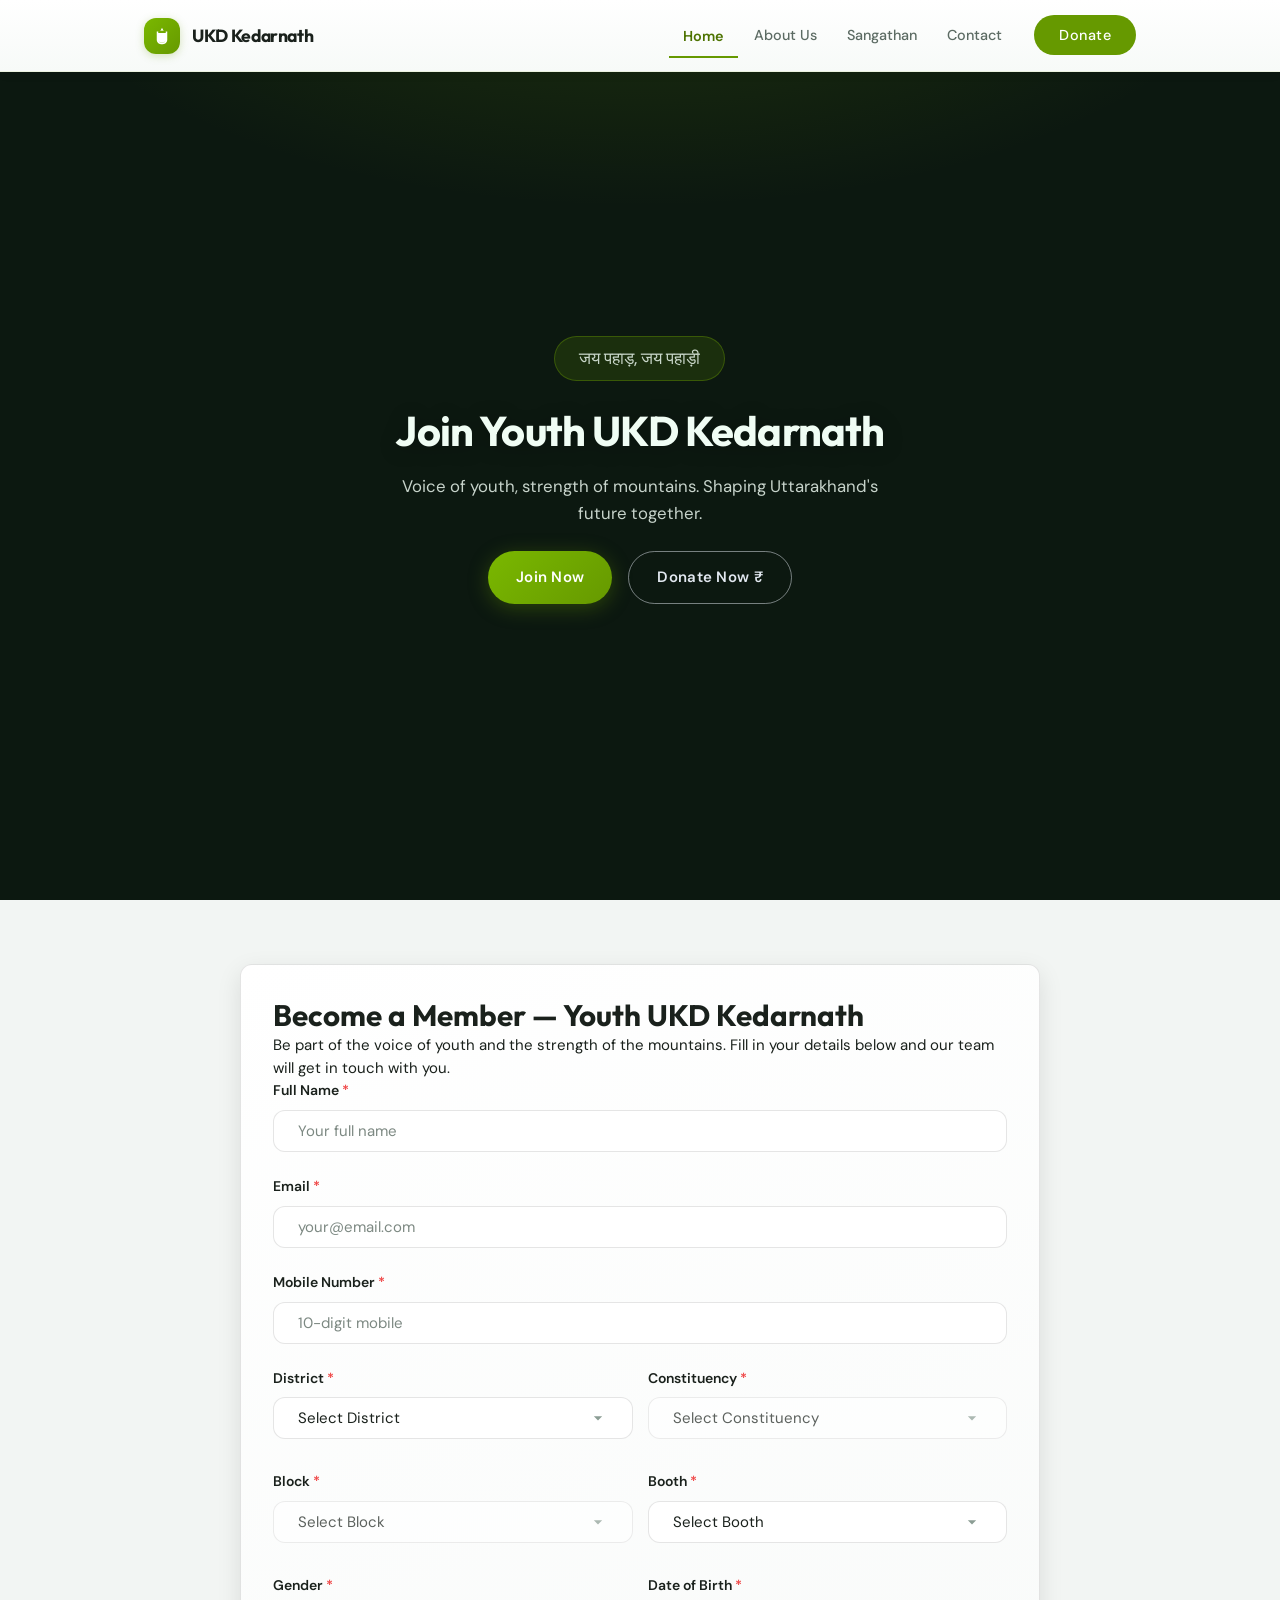
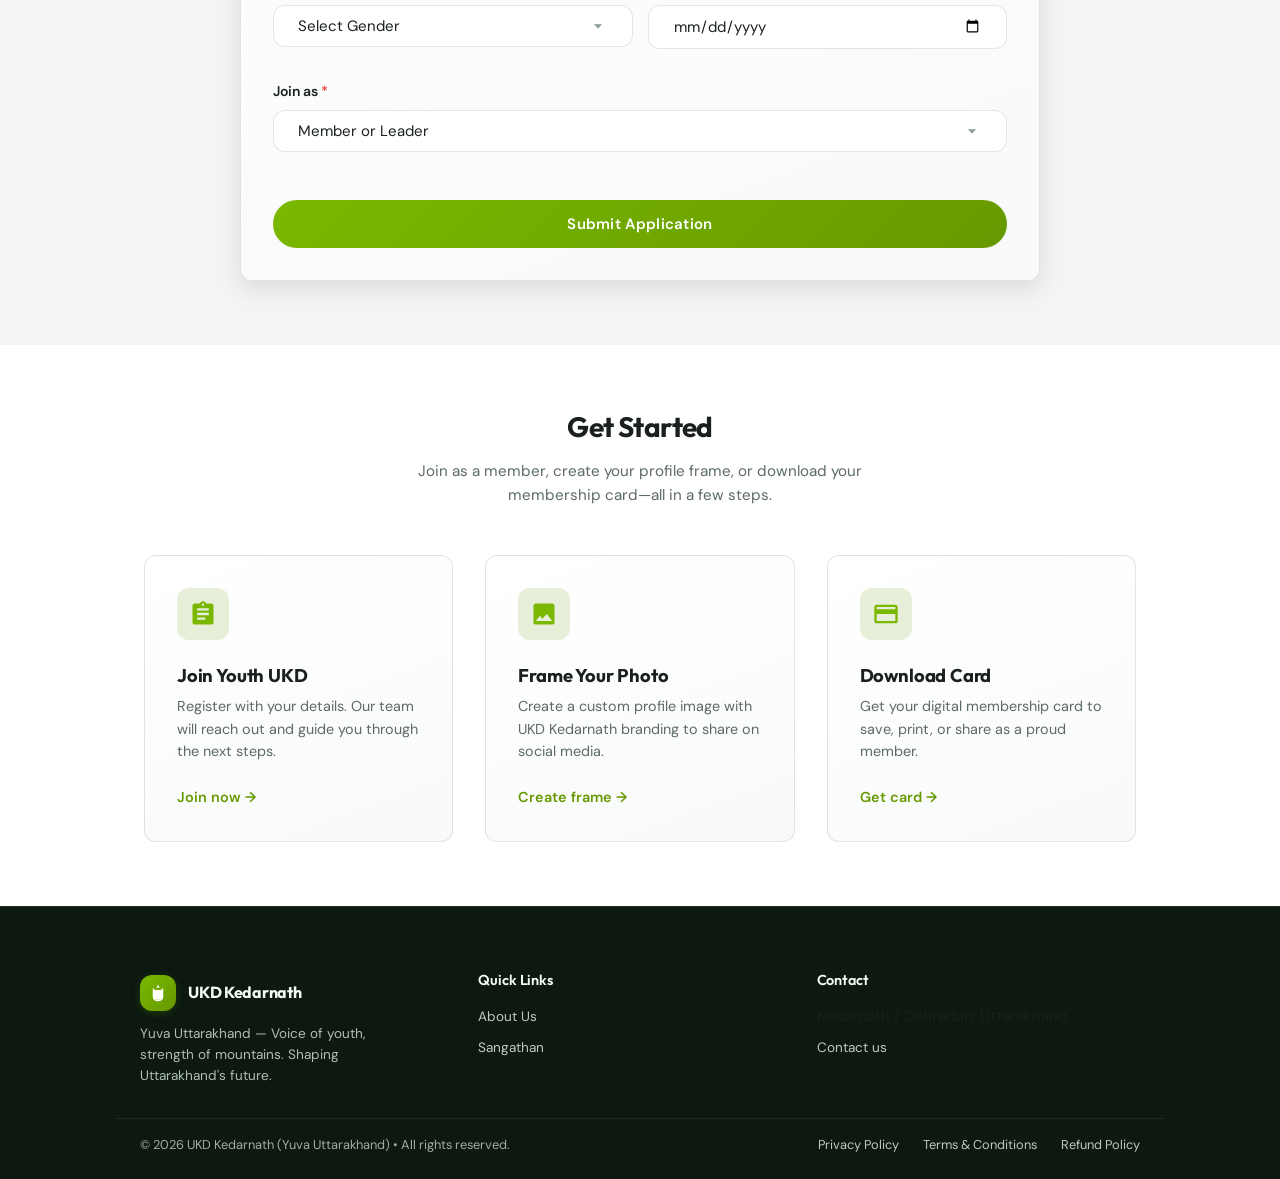
==== commit a9346534: "changes" ====
--- a/index.html
+++ b/index.html
@@ -50,8 +50,95 @@
         <h1>Join Youth UKD Kedarnath</h1>
         <p>Voice of youth, strength of mountains. Shaping Uttarakhand's future together.</p>
         <div class="hero-buttons">
-          <a href="join.html" class="btn btn-primary">Join Now</a>
+          <a href="#join-form" class="btn btn-primary">Join Now</a>
           <a href="donate.html" class="btn btn-outline">Donate Now ₹</a>
+        </div>
+      </div>
+    </section>
+
+    <section class="section join-form-section" id="join-form" aria-labelledby="join-form-title">
+      <div class="container">
+        <div class="form-card form-card--wide">
+          <h2 class="form-card-title" id="join-form-title">Become a Member — Youth UKD Kedarnath</h2>
+          <p class="form-card-desc">Be part of the voice of youth and the strength of the mountains. Fill in your details below and our team will get in touch with you.</p>
+          <form id="joinForm" class="form--custom">
+            <div class="form-group">
+              <label for="join-fullName">Full Name <span class="required">*</span></label>
+              <input type="text" id="join-fullName" name="fullName" required placeholder="Your full name">
+              <span class="form-error" role="alert"></span>
+            </div>
+            <div class="form-group">
+              <label for="join-email">Email <span class="required">*</span></label>
+              <input type="email" id="join-email" name="email" required placeholder="your@email.com">
+              <span class="form-error" role="alert"></span>
+            </div>
+            <div class="form-group">
+              <label for="join-mobile">Mobile Number <span class="required">*</span></label>
+              <input type="tel" id="join-mobile" name="mobile" required placeholder="10-digit mobile" pattern="[0-9]{10}" maxlength="10">
+              <span class="form-error" role="alert"></span>
+            </div>
+            <div class="form-row">
+              <div class="form-group">
+                <label for="district">District <span class="required">*</span></label>
+                <select id="district" name="district" required>
+                  <option value="">Select District</option>
+                </select>
+                <span class="form-error" role="alert"></span>
+              </div>
+              <div class="form-group">
+                <label for="constituency">Constituency <span class="required">*</span></label>
+                <select id="constituency" name="constituency" required disabled>
+                  <option value="">Select Constituency</option>
+                </select>
+                <span class="form-error" role="alert"></span>
+              </div>
+            </div>
+            <div class="form-row">
+              <div class="form-group">
+                <label for="block">Block <span class="required">*</span></label>
+                <select id="block" name="block" required disabled>
+                  <option value="">Select Block</option>
+                </select>
+                <span class="form-error" role="alert"></span>
+              </div>
+              <div class="form-group">
+                <label for="booth">Booth <span class="required">*</span></label>
+                <select id="booth" name="booth" required>
+                  <option value="">Select Booth</option>
+                </select>
+                <span class="form-error" role="alert"></span>
+              </div>
+            </div>
+            <div class="form-row">
+              <div class="form-group">
+                <label for="join-gender">Gender <span class="required">*</span></label>
+                <select id="join-gender" name="gender" required>
+                  <option value="">Select Gender</option>
+                  <option value="male">Male</option>
+                  <option value="female">Female</option>
+                  <option value="other">Other</option>
+                </select>
+                <span class="form-error" role="alert"></span>
+              </div>
+              <div class="form-group">
+                <label for="join-dob">Date of Birth <span class="required">*</span></label>
+                <input type="date" id="join-dob" name="dob" required>
+                <span class="form-error" role="alert"></span>
+              </div>
+            </div>
+            <div class="form-group">
+              <label for="join-role">Join as <span class="required">*</span></label>
+              <select id="join-role" name="role" required>
+                <option value="">Member or Leader</option>
+                <option value="member">Member</option>
+                <option value="leader">Leader</option>
+              </select>
+              <span class="form-error" role="alert"></span>
+            </div>
+            <div class="form-submit">
+              <button type="submit" class="btn btn-primary btn-block">Submit Application</button>
+            </div>
+          </form>
         </div>
       </div>
     </section>
@@ -63,7 +150,7 @@
           <p class="get-started-desc">Join as a member, create your profile frame, or download your membership card—all in a few steps.</p>
         </div>
         <div class="get-started-grid">
-          <a href="join.html" class="get-started-card">
+          <a href="#join-form" class="get-started-card">
             <span class="get-started-card-icon" aria-hidden="true"><svg class="icon" viewBox="0 0 24 24"><use href="#clipboard"/></svg></span>
             <h3>Join Youth UKD</h3>
             <p>Register with your details. Our team will reach out and guide you through the next steps.</p>
@@ -118,5 +205,8 @@
   </footer>
 
   <script src="js/main.js"></script>
+  <script src="js/data.js"></script>
+  <script src="js/form-helpers.js"></script>
+  <script src="js/join.js"></script>
 </body>
 </html>
--- a/css/style.css
+++ b/css/style.css
@@ -27,7 +27,7 @@
   --section-content-max: 480px;
   --form-card-max: 560px;
   --contact-layout-max: 85%;
-  --donate-container-max: 85%;
+  --donate-container-max: 520px;
   --frame-photo-container-max: 85%;
   --frame-preview-max: 300px;
   --preview-area-max: 320px;
@@ -277,18 +277,18 @@
   display: flex;
   align-items: center;
   padding: 0;
-  background: rgba(255, 255, 255, 0.85);
-  backdrop-filter: blur(12px);
-  -webkit-backdrop-filter: blur(12px);
-  border-bottom: 1px solid var(--color-border);
-  box-shadow: 0 1px 0 rgba(102, 153, 0, 0.08);
+  background: linear-gradient(180deg, #ffffff 0%, #f7faf8 100%);
+  backdrop-filter: blur(16px);
+  -webkit-backdrop-filter: blur(16px);
+  border-bottom: 1px solid rgba(102, 153, 0, 0.12);
+  box-shadow: 0 2px 12px rgba(0, 0, 0, 0.04);
   transition: background var(--transition), box-shadow var(--transition), border-color var(--transition);
 }
 
 .header.scrolled {
-  background: rgba(255, 255, 255, 0.96);
-  box-shadow: 0 4px 20px rgba(0, 0, 0, 0.06), 0 3px 0 var(--color-accent);
-  border-bottom: none;
+  background: linear-gradient(180deg, #ffffff 0%, #f4f8f5 100%);
+  box-shadow: 0 4px 24px rgba(0, 0, 0, 0.06), 0 2px 0 rgba(102, 153, 0, 0.15);
+  border-bottom: 1px solid rgba(102, 153, 0, 0.1);
 }
 
 .header .container {
@@ -385,7 +385,6 @@
 .nav-desktop a.btn-gold,
 .header .nav-desktop a.btn-gold {
   padding: 8px 25px;
-  font-size: var(--header-donate-font-size);
   font-weight: 500;
   margin-left: var(--space-sm);
   min-height: 40px;
@@ -408,7 +407,7 @@
 
 .nav-desktop .btn {
   padding: var(--header-donate-padding-y) var(--header-donate-padding-x);
-  font-size: var(--header-donate-font-size);
+
   margin-left: var(--space-sm);
 }
 
@@ -463,19 +462,16 @@
 .btn-gold {
   background: linear-gradient(135deg, #eab308 0%, #ca8a04 50%, #a16207 100%);
   color: #1a1a0a;
-  font-weight: 700;
+  font-weight: 500;
   border-radius: 100px;
-  border: 1px solid rgba(251, 191, 36, 0.5);
-  box-shadow: 0 4px 14px rgba(202, 138, 4, 0.35), inset 0 1px 0 rgba(255, 255, 255, 0.25);
+  border: 0;
   letter-spacing: 0.02em;
 }
 
 .btn-gold:hover {
   background: linear-gradient(135deg, #fbbf24 0%, #eab308 50%, #ca8a04 100%);
   color: #1a1a0a;
-  transform: translateY(-2px);
-  box-shadow: 0 6px 20px rgba(202, 138, 4, 0.45), inset 0 1px 0 rgba(255, 255, 255, 0.3);
-  border-color: rgba(251, 191, 36, 0.7);
+ 
 }
 
 .btn-gold:active {
@@ -1462,6 +1458,115 @@
   font-size: var(--chart-district-name-font);
 }
 
+/* Youth Members & Leaders (from join form) */
+.sangathan-youth-block {
+  margin-top: var(--space-2xl);
+  padding-top: var(--space-xl);
+  border-top: 1px solid var(--color-border);
+}
+
+.sangathan-youth-block .chart-block-title {
+  margin-bottom: var(--space-xs);
+}
+
+.sangathan-youth-desc {
+  color: var(--color-text-muted);
+  font-size: 0.95rem;
+  margin-bottom: var(--space-md);
+}
+
+.sangathan-youth-tabs {
+  display: flex;
+  gap: var(--space-xs);
+  margin-bottom: var(--space-md);
+  flex-wrap: wrap;
+}
+
+.sangathan-youth-tab {
+  padding: var(--space-xs) var(--space-sm);
+  border: 1px solid var(--color-border);
+  background: var(--color-bg);
+  color: var(--color-text);
+  border-radius: var(--radius-sm);
+  font-size: 0.875rem;
+  font-weight: 500;
+  cursor: pointer;
+  transition: background 0.2s, border-color 0.2s;
+}
+
+.sangathan-youth-tab:hover {
+  background: var(--color-bg-hover);
+  border-color: var(--color-accent);
+}
+
+.sangathan-youth-tab.active {
+  background: var(--color-accent);
+  border-color: var(--color-accent);
+  color: #fff;
+}
+
+.sangathan-members-grid {
+  display: grid;
+  grid-template-columns: repeat(auto-fill, minmax(160px, 1fr));
+  gap: var(--space-md);
+}
+
+.sangathan-member-card {
+  display: flex;
+  flex-direction: column;
+  align-items: center;
+  text-align: center;
+  padding: var(--space-md);
+  background: var(--gradient-card);
+  border: 1px solid var(--color-border);
+  border-radius: var(--radius-md);
+  box-shadow: var(--shadow-sm);
+}
+
+.sangathan-member-card .chart-card-avatar {
+  margin-bottom: var(--space-xs);
+}
+
+.sangathan-member-name {
+  font-weight: 600;
+  color: var(--color-text);
+  font-size: 0.95rem;
+  margin-bottom: var(--space-xxs);
+}
+
+.sangathan-member-role {
+  display: inline-block;
+  font-size: 0.75rem;
+  padding: 2px 8px;
+  border-radius: 999px;
+  background: var(--color-accent-muted);
+  color: var(--color-accent);
+  margin-bottom: var(--space-xxs);
+}
+
+.sangathan-member-card[data-role="leader"] .sangathan-member-role {
+  background: rgba(102, 153, 0, 0.2);
+  color: var(--color-accent);
+}
+
+.sangathan-member-district {
+  font-size: 0.8rem;
+  color: var(--color-text-muted);
+}
+
+.sangathan-members-empty {
+  text-align: center;
+  padding: var(--space-xl);
+  background: var(--color-bg-muted);
+  border-radius: var(--radius-md);
+  border: 1px dashed var(--color-border);
+}
+
+.sangathan-members-empty p {
+  color: var(--color-text-muted);
+  margin-bottom: var(--space-md);
+}
+
 .sangathan-chart-cta {
   text-align: center;
   margin-top: var(--space-2xl);
@@ -1743,6 +1848,16 @@
   }
 }
 
+.form-card--wide {
+  max-width: 720px;
+}
+
+@media (min-width: 900px) {
+  .form-card--wide {
+    max-width: 800px;
+  }
+}
+
 .form-group {
   margin-bottom: var(--space-md);
 }
@@ -1810,6 +1925,15 @@
   color: var(--color-text);
   font-size: 0.9rem;
   margin-bottom: var(--space-md);
+}
+
+.form-success p:last-of-type {
+  margin-bottom: 0;
+}
+
+.form-success-actions {
+  margin-top: var(--space-md);
+  margin-bottom: 0;
 }
 
 .form-success .btn {
@@ -2657,7 +2781,7 @@
 }
 .frame-option {
   padding: var(--space-sm) var(--space-md);
-  border: 2px solid var(--color-border);
+  border: 1px solid var(--color-border);
   border-radius: var(--radius-md);
   background: var(--color-surface);
   cursor: pointer;
@@ -2693,7 +2817,7 @@
   max-width: 100%;
   margin: 0 auto;
   border-radius: var(--radius-md);
-  border: 2px dashed var(--color-border);
+  border: 1px dashed var(--color-border);
   background: var(--color-surface);
   position: relative;
   overflow: hidden;
@@ -2870,7 +2994,7 @@
   text-align: center;
   padding: var(--space-md);
   border-radius: var(--radius-md);
-  border: 2px dashed var(--color-border);
+  border: 1px dashed var(--color-border);
   background: var(--color-surface);
 }
 .frame-result-placeholder-icon {
@@ -2961,8 +3085,8 @@
 }
 
 .donate-page .donate-container {
-  width: var(--container-width);
-  max-width: 100%;
+  width: 100%;
+  max-width: var(--donate-container-max);
   margin: 0 auto;
   padding: 0 var(--space-md);
 }
@@ -2977,37 +3101,77 @@
   position: relative;
 }
 .donate-card .donate-card-header,
-.donate-card .donate-amount-block,
+.donate-card .donate-scan-block,
 .donate-card .donate-form {
-  padding-left: var(--space-xl);
-  padding-right: var(--space-xl);
+  padding-left: var(--space-lg);
+  padding-right: var(--space-lg);
 }
 .donate-card .donate-card-header {
-  padding-top: var(--space-xl);
+  padding-top: var(--space-lg);
   padding-bottom: 0;
 }
-.donate-card .donate-amount-block {
+.donate-scan-block {
+  padding-top: var(--space-md);
+  padding-bottom: var(--space-lg);
+  text-align: center;
+  border-bottom: 1px solid var(--color-border);
+}
+.donate-scan-title {
+  font-size: 1.1rem;
+  font-weight: 700;
+  color: var(--color-text);
+  margin: 0 0 var(--space-xs) 0;
+}
+.donate-scan-subtitle {
+  font-size: 0.85rem;
+  color: var(--color-text-muted);
+  margin: 0 0 var(--space-md) 0;
+}
+.donate-qr-wrap {
+  display: inline-flex;
+  align-items: center;
+  justify-content: center;
+  min-width: 200px;
+  min-height: 200px;
+  padding: var(--space-md);
+  background: #fff;
+  border: 1px solid var(--color-border);
+  border-radius: var(--radius-md);
+  box-shadow: var(--shadow-sm);
+}
+.donate-qr-img {
+  display: block;
+  width: 200px;
+  height: 200px;
+  object-fit: contain;
+}
+.donate-qr-placeholder code {
+  font-size: 0.8rem;
+  background: var(--color-bg-muted);
+  padding: 2px 6px;
+  border-radius: var(--radius-sm);
+}
+.donate-card .donate-form {
   padding-top: var(--space-lg);
-  padding-bottom: var(--space-md);
-}
-.donate-card .donate-form {
-  padding-top: var(--space-md);
-  padding-bottom: var(--space-xl);
-  border-top: 1px solid var(--color-border);
+  padding-bottom: var(--space-lg);
+  border-top: none;
 }
 @media (max-width: 768px) {
+  .donate-page .donate-container {
+    max-width: 100%;
+  }
   .donate-card .donate-card-header,
-  .donate-card .donate-amount-block,
+  .donate-card .donate-scan-block,
   .donate-card .donate-form {
-    padding-left: var(--space-lg);
-    padding-right: var(--space-lg);
-  }
-  .donate-card .donate-card-header { padding-top: var(--space-lg); }
-  .donate-card .donate-form { padding-bottom: var(--space-lg); }
+    padding-left: var(--space-md);
+    padding-right: var(--space-md);
+  }
+  .donate-card .donate-card-header { padding-top: var(--space-md); }
+  .donate-card .donate-form { padding-bottom: var(--space-md); }
 }
 
 .donate-card-title {
-  font-size: 1.35rem;
+  font-size: 1.2rem;
   font-weight: 700;
   color: var(--color-text);
   margin-bottom: var(--space-xs);
@@ -3015,7 +3179,7 @@
   line-height: 1.3;
 }
 .donate-card-desc {
-  font-size: 0.95rem;
+  font-size: 0.9rem;
   color: var(--color-text-muted);
   margin: 0;
   line-height: 1.5;
@@ -3029,32 +3193,32 @@
   display: flex;
   align-items: flex-start;
   gap: var(--space-sm);
-  margin-bottom: var(--space-md);
+  margin-bottom: var(--space-sm);
 }
 .donate-amount-icon {
   flex-shrink: 0;
-  width: 44px;
-  height: 44px;
+  width: 38px;
+  height: 38px;
   border-radius: var(--radius-md);
   background: linear-gradient(135deg, rgba(234, 179, 8, 0.2) 0%, rgba(217, 119, 6, 0.15) 100%);
   color: var(--color-gold);
   font-family: var(--font-heading);
   font-weight: 800;
-  font-size: 1.25rem;
+  font-size: 1.1rem;
   display: flex;
   align-items: center;
   justify-content: center;
   line-height: 1;
 }
 .donate-amount-title {
-  font-size: 1.1rem;
+  font-size: 1rem;
   font-weight: 700;
   color: var(--color-text);
   margin: 0 0 2px 0;
   letter-spacing: -0.02em;
 }
 .donate-amount-subtitle {
-  font-size: 0.875rem;
+  font-size: 0.8rem;
   color: var(--color-text-muted);
   margin: 0;
   line-height: 1.45;
@@ -3064,13 +3228,13 @@
   background: rgba(0, 0, 0, 0.03);
   border: 1px solid var(--color-border);
   border-radius: var(--radius-md);
-  padding: var(--space-md);
+  padding: var(--space-sm);
 }
 .donate-form {
   margin-top: 0;
 }
 .donate-form .form-submit {
-  margin-top: var(--space-md);
+  margin-top: var(--space-sm);
 }
 
 .btn-block {
@@ -3080,7 +3244,7 @@
 .donate-options {
   display: grid;
   grid-template-columns: repeat(5, 1fr);
-  gap: var(--box-gap);
+  gap: var(--space-xs);
 }
 
 @media (max-width: 520px) {
@@ -3094,7 +3258,7 @@
   background: var(--color-surface);
   border: 2px solid var(--color-border);
   border-radius: var(--radius-md);
-  padding: var(--space-sm) var(--space-xs);
+  padding: var(--space-xs) var(--space-xs);
   text-align: center;
   cursor: pointer;
   transition: border-color var(--transition), background var(--transition), color var(--transition), box-shadow var(--transition);
@@ -3117,7 +3281,7 @@
   display: block;
   font-family: var(--font-heading);
   font-weight: 700;
-  font-size: 1.1rem;
+  font-size: 1rem;
   color: var(--color-text);
   line-height: 1.2;
 }
@@ -3144,19 +3308,19 @@
   display: flex;
   align-items: center;
   gap: var(--space-sm);
-  margin-top: var(--space-md);
-  padding-top: var(--space-md);
+  margin-top: var(--space-sm);
+  padding-top: var(--space-sm);
   border-top: 1px dashed var(--color-border);
 }
 .donate-custom-label {
-  font-size: 0.875rem;
+  font-size: 0.8rem;
   color: var(--color-text-muted);
   white-space: nowrap;
 }
 .donate-custom-input {
-  max-width: 140px;
-  padding: 10px var(--space-md);
-  font-size: 1rem;
+  max-width: 120px;
+  padding: 8px var(--space-sm);
+  font-size: 0.95rem;
   font-weight: 600;
   border: 2px solid var(--color-border);
   border-radius: var(--radius-md);
@@ -3178,16 +3342,16 @@
   gap: var(--box-gap);
 }
 .donate-form .form-group label {
-  font-size: 0.9rem;
+  font-size: 0.875rem;
 }
 .donate-form input {
-  padding: 12px var(--space-md);
+  padding: 10px var(--space-sm);
 }
 .donate-card .form-success {
-  padding: var(--space-xl);
+  padding: var(--space-lg);
 }
 @media (max-width: 768px) {
   .donate-card .form-success {
-    padding: var(--space-lg);
-  }
-}
+    padding: var(--space-md);
+  }
+}
